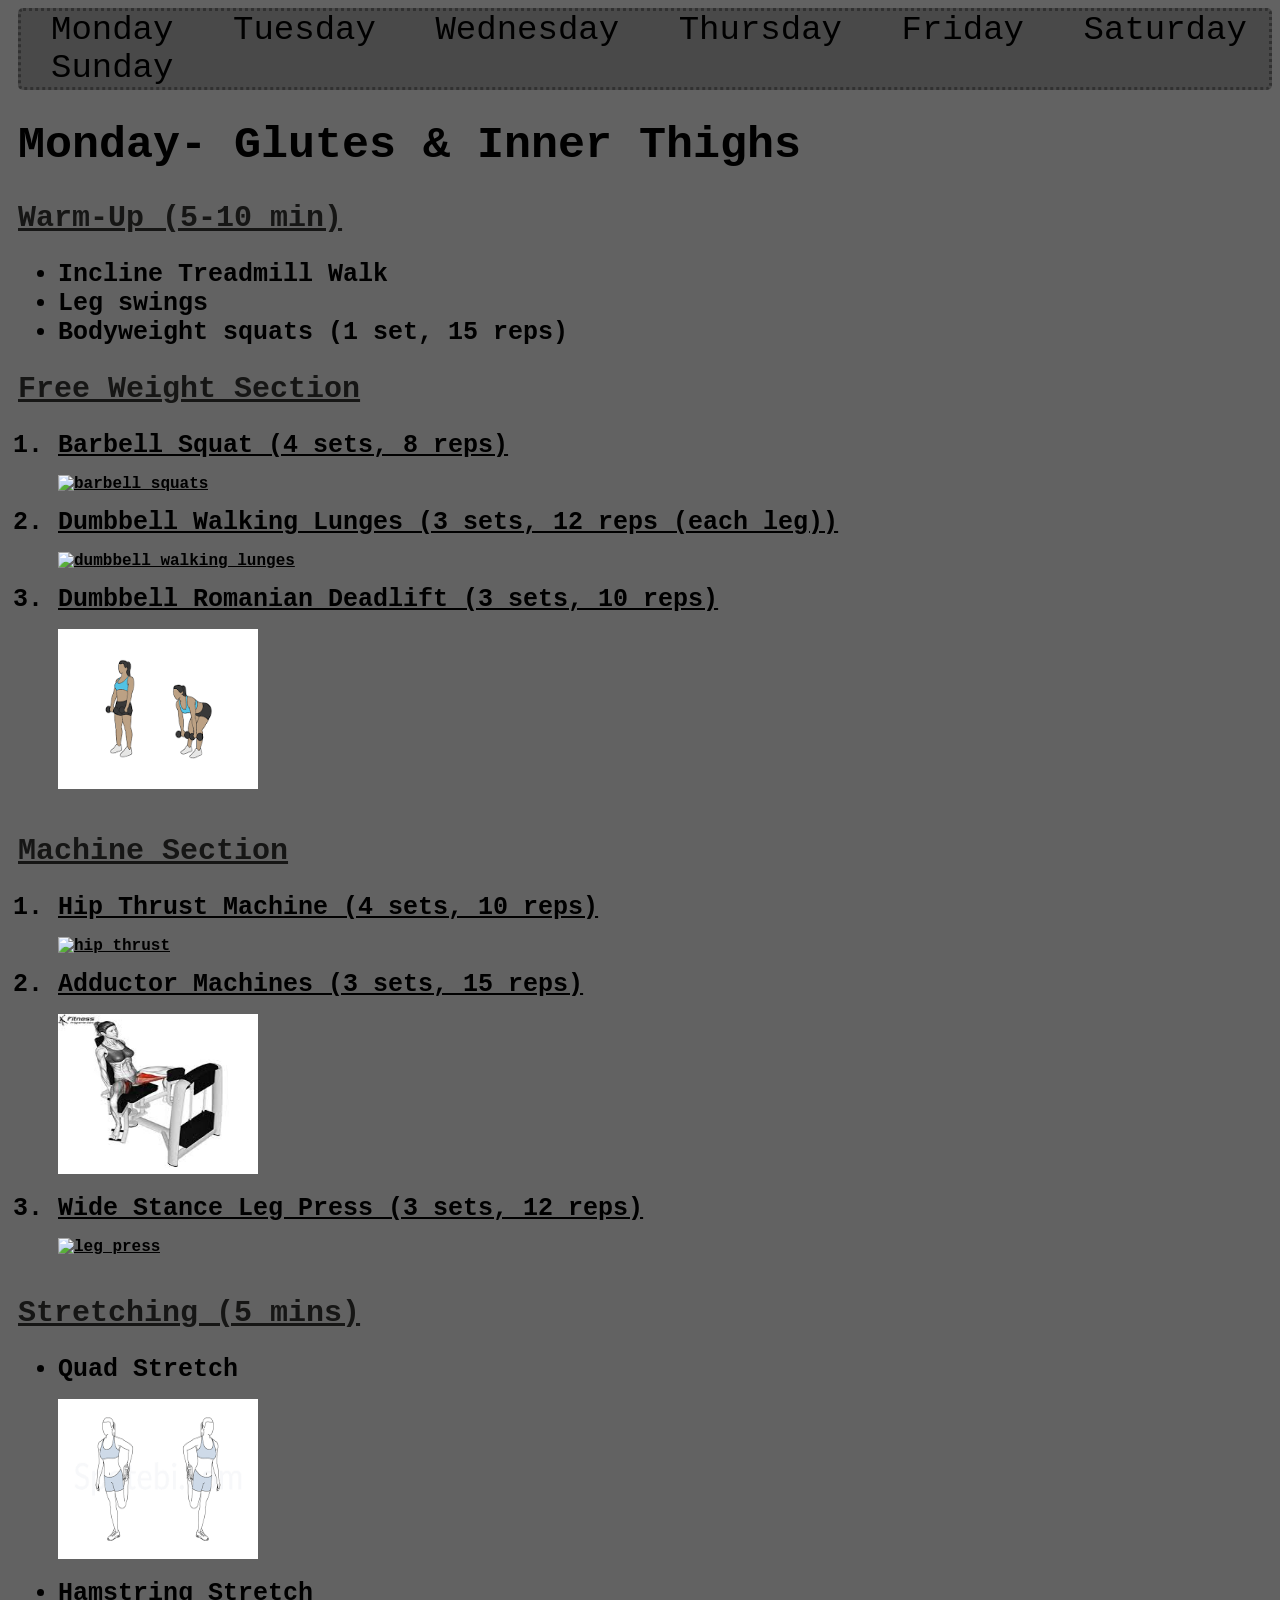
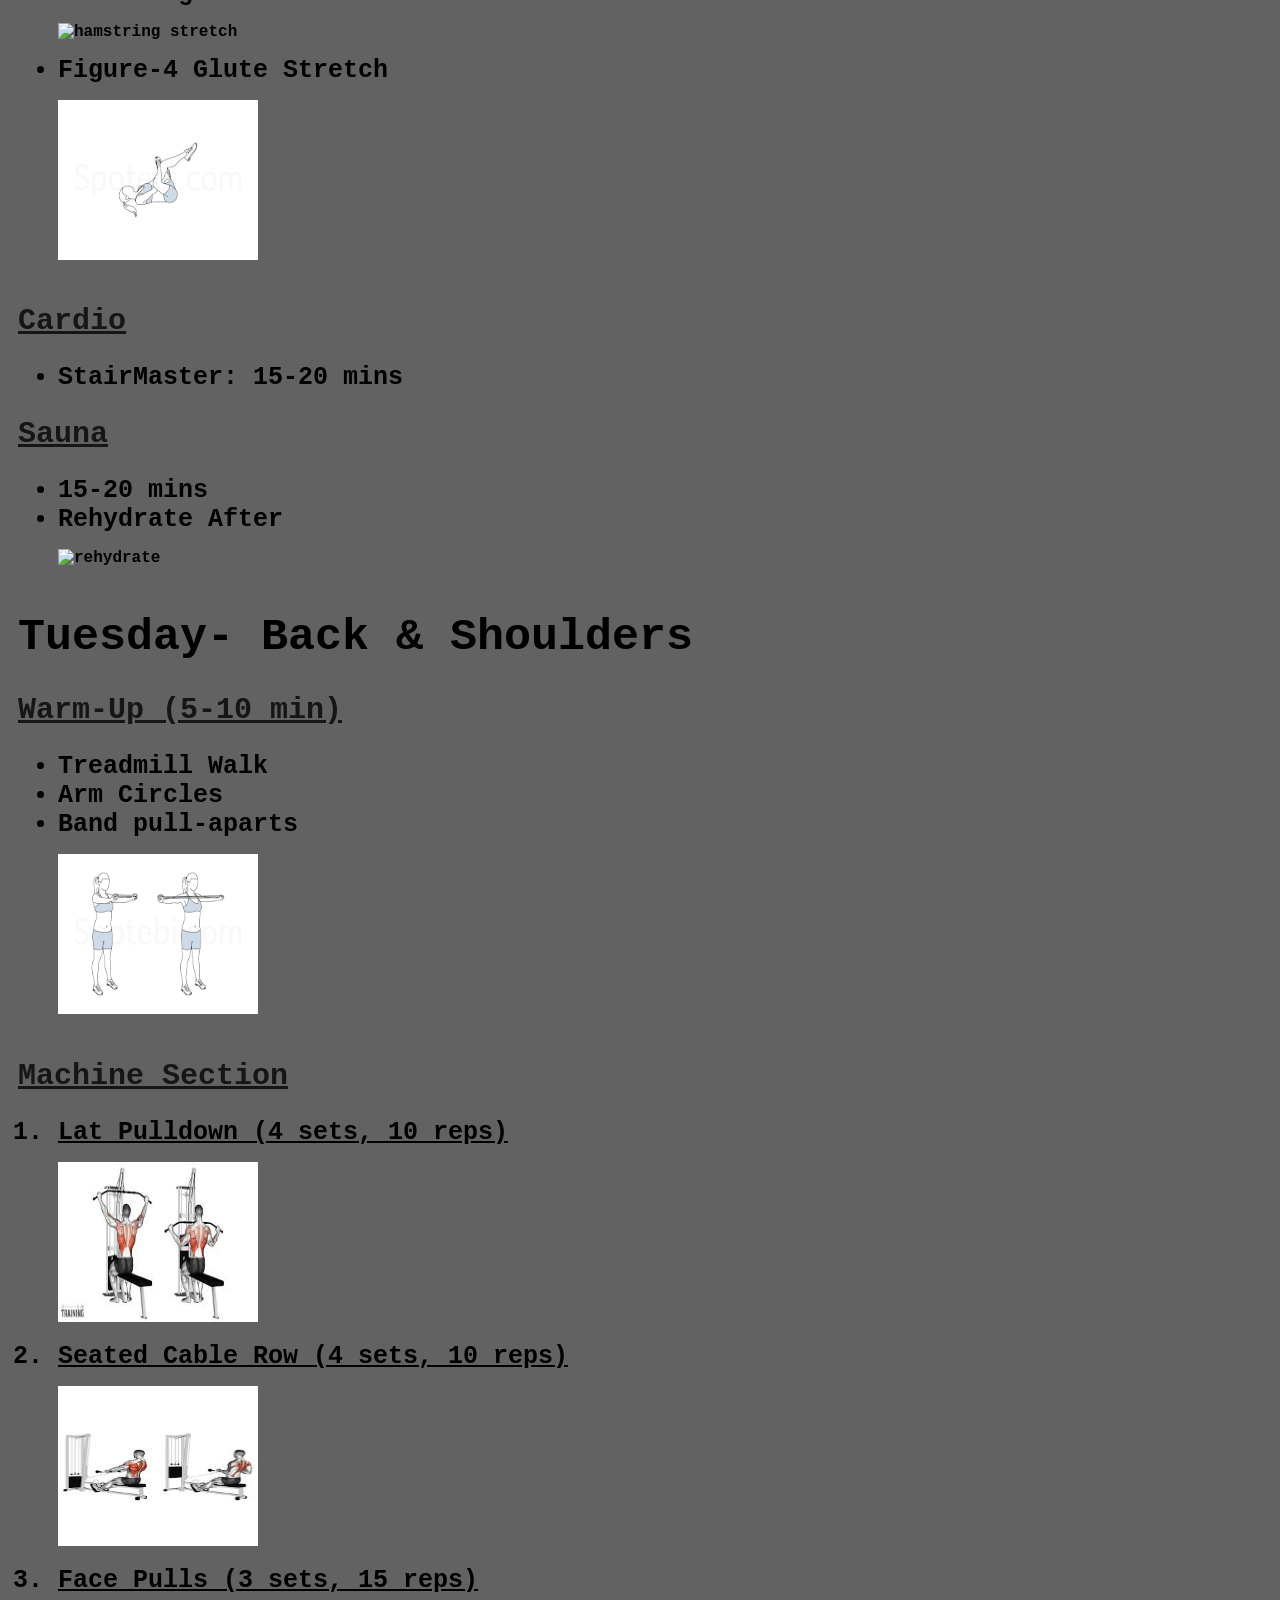
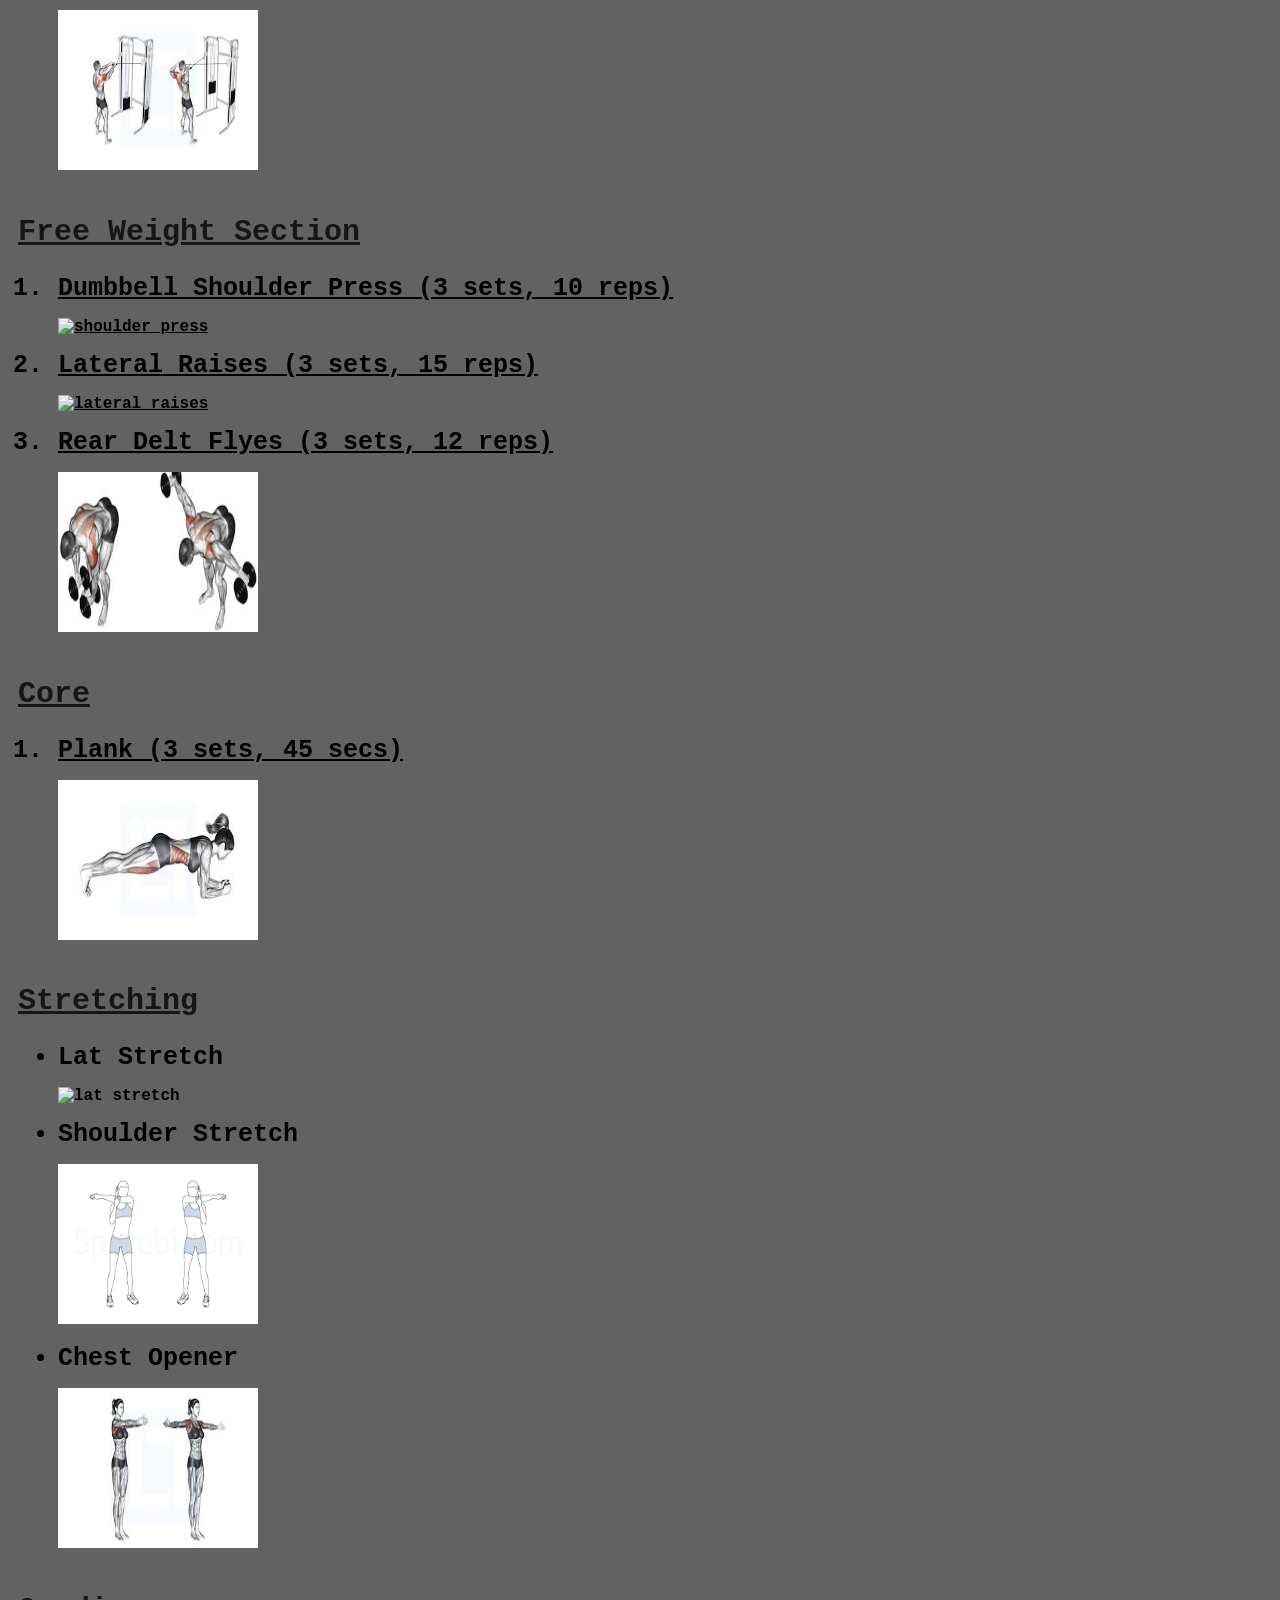
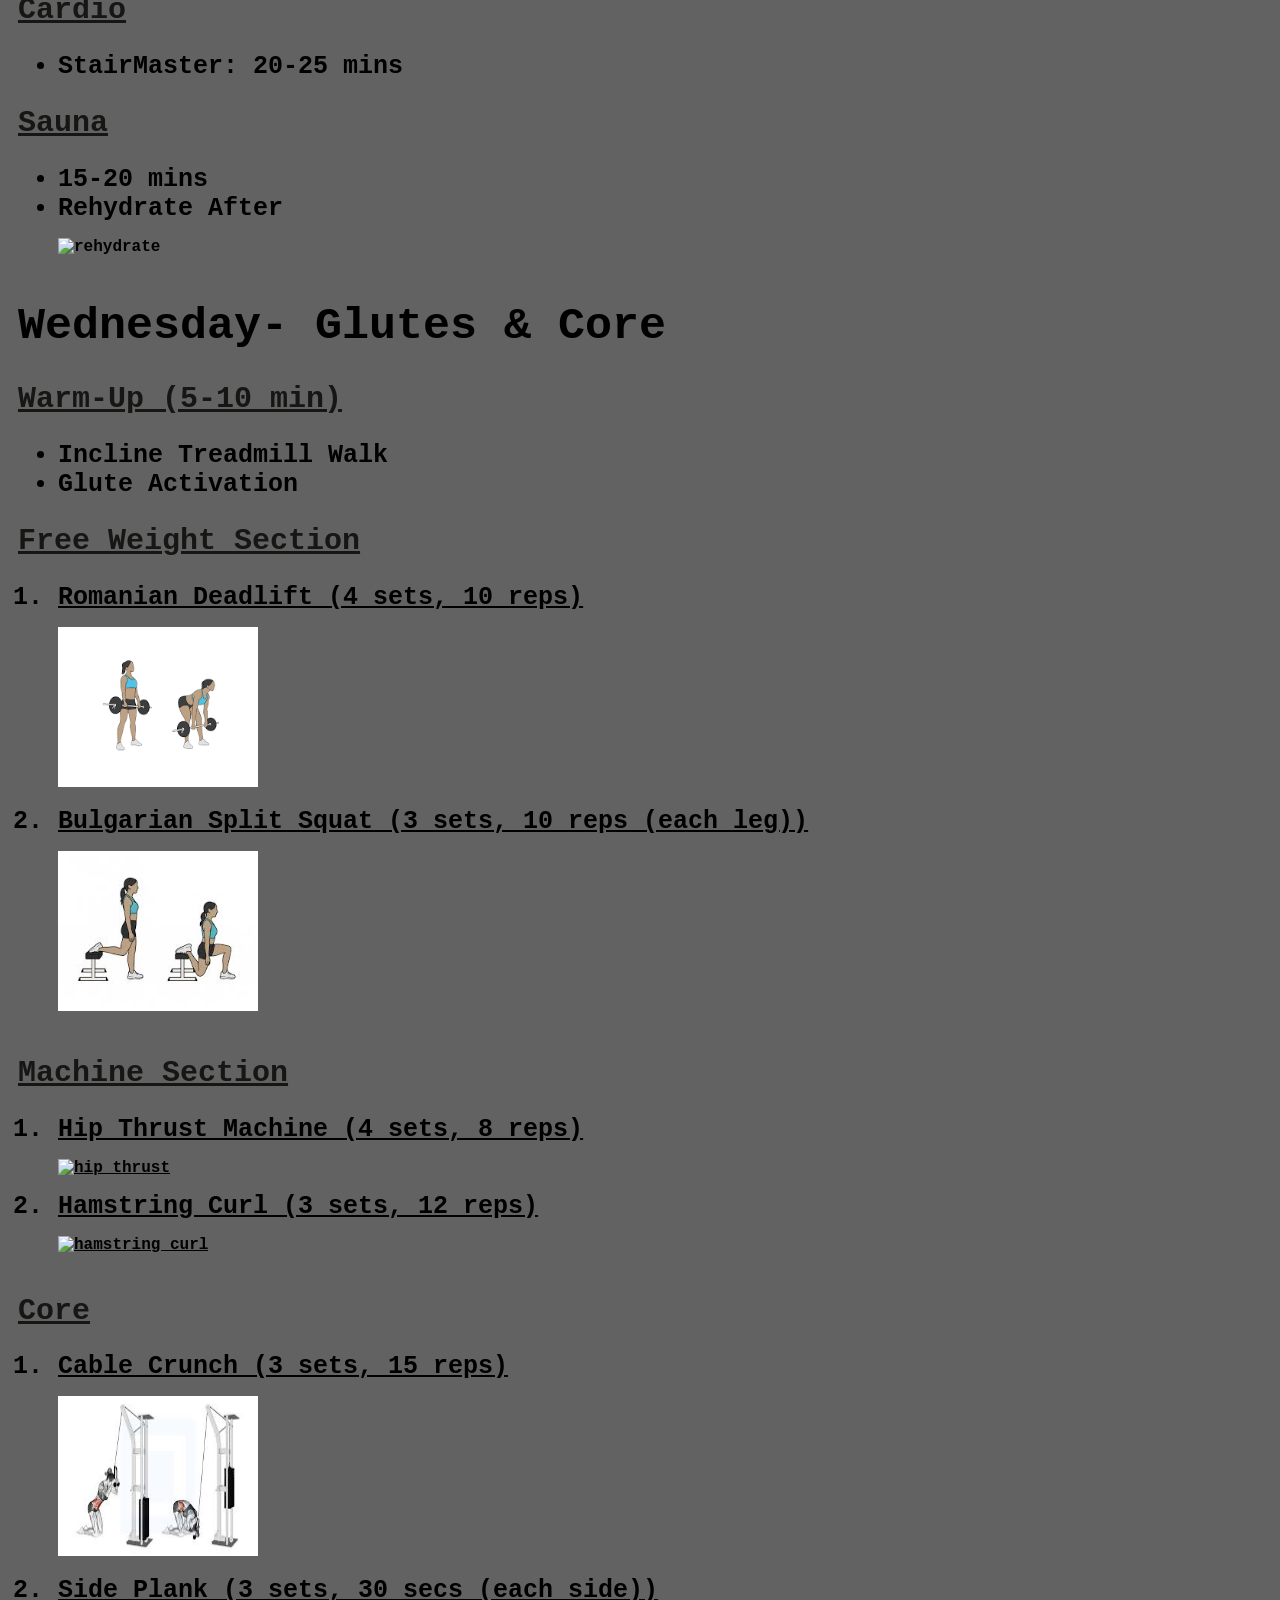
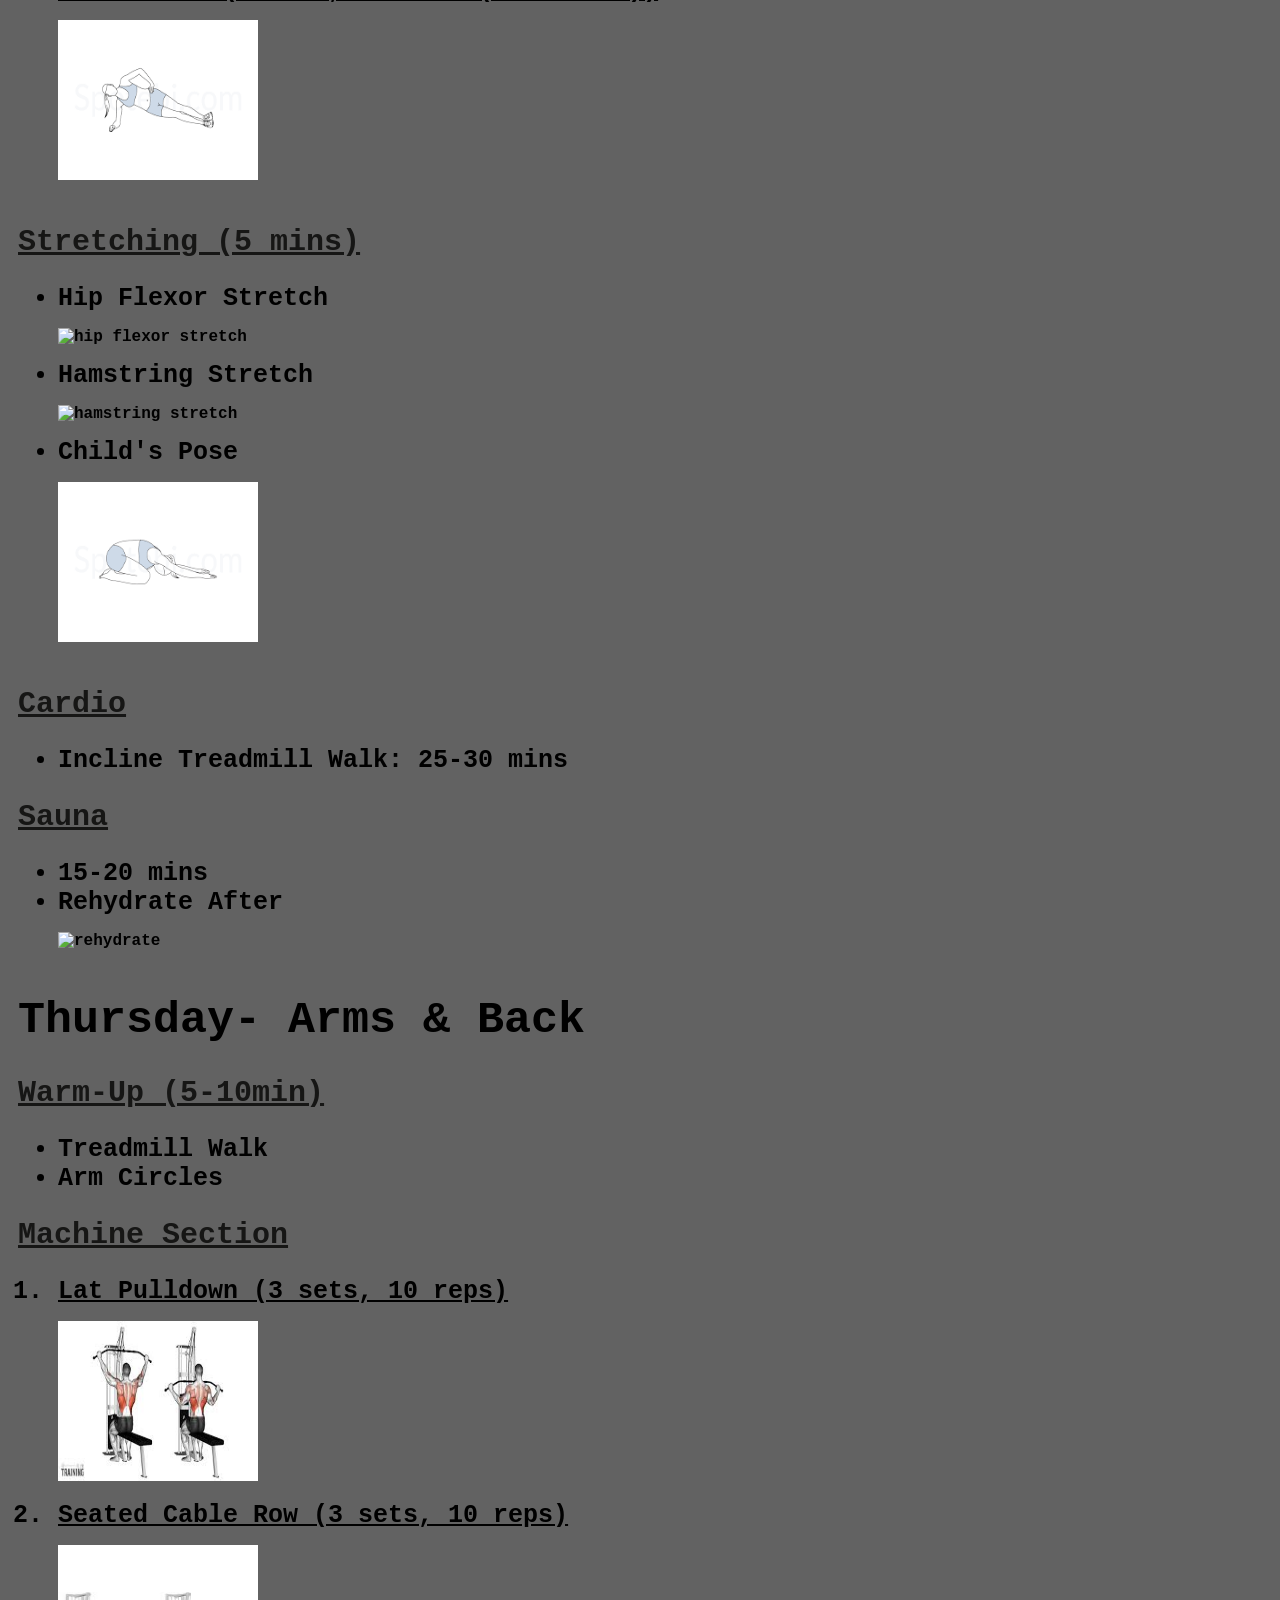
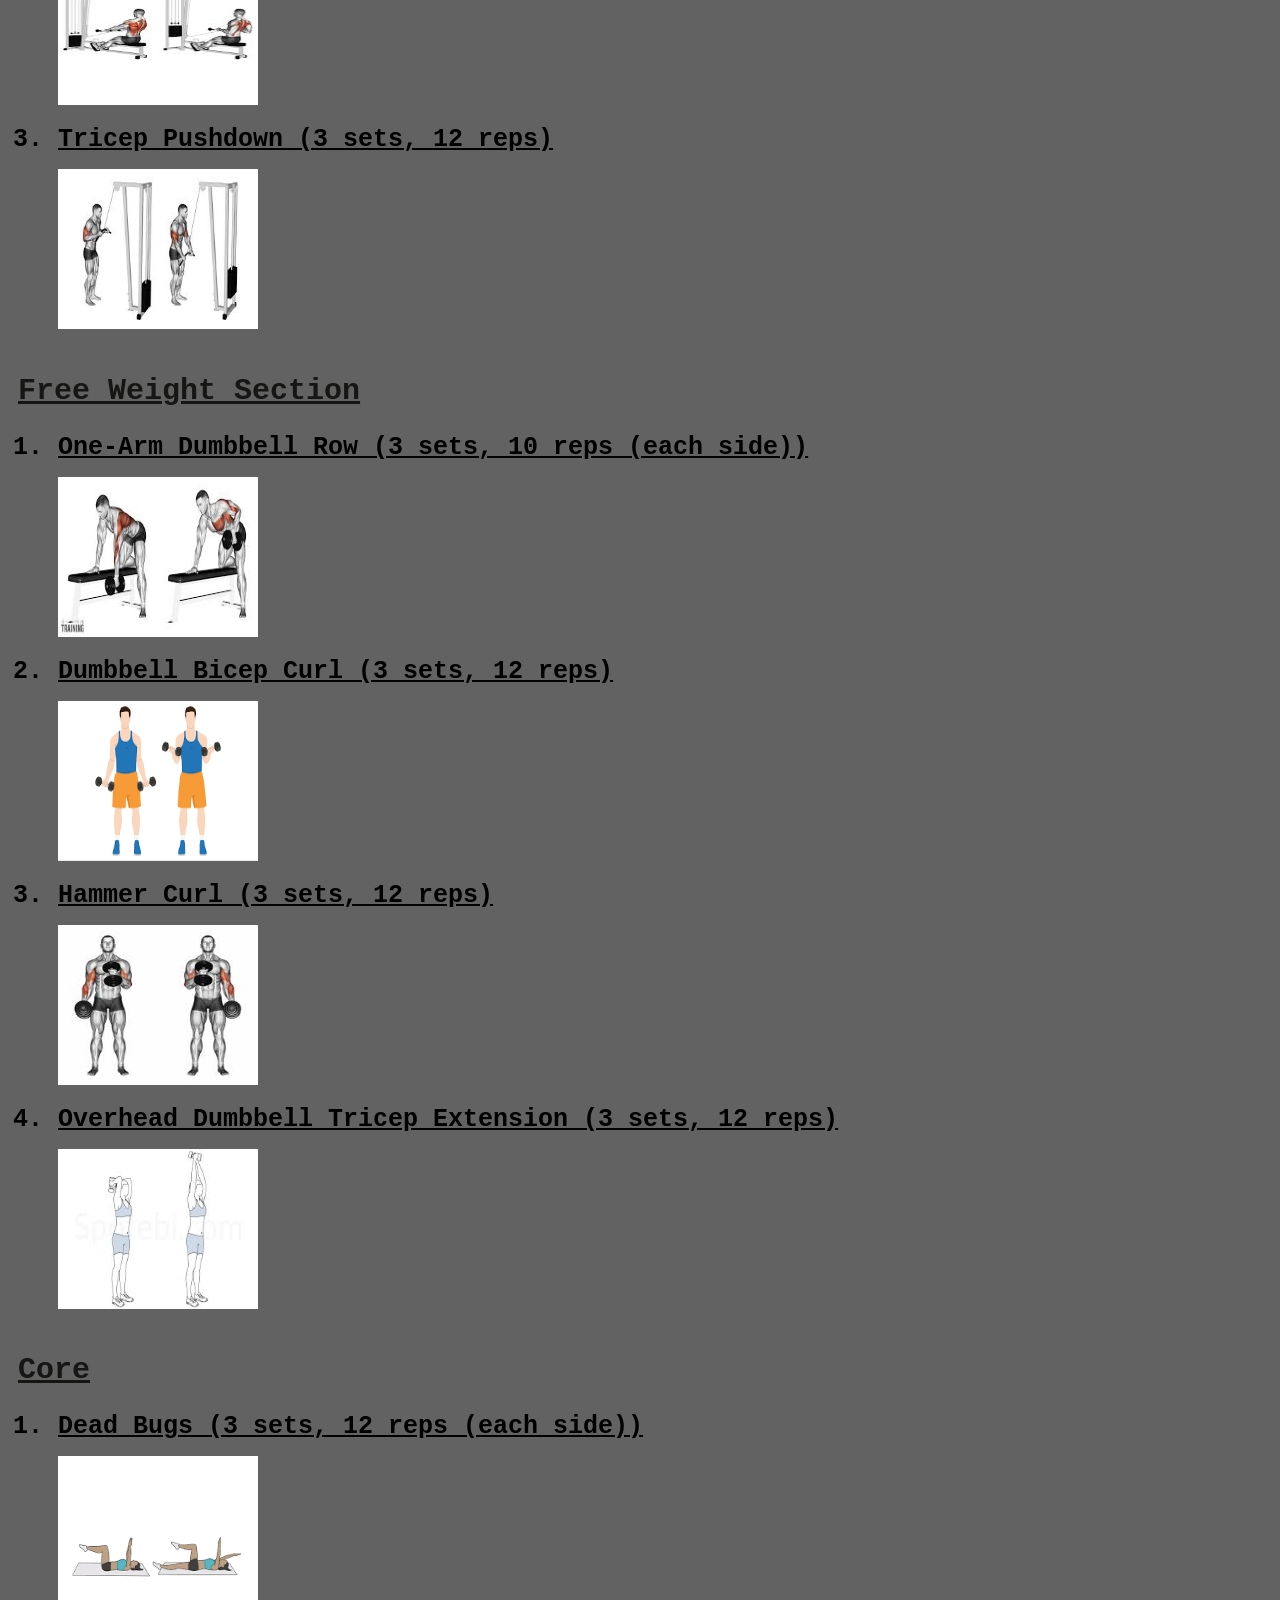
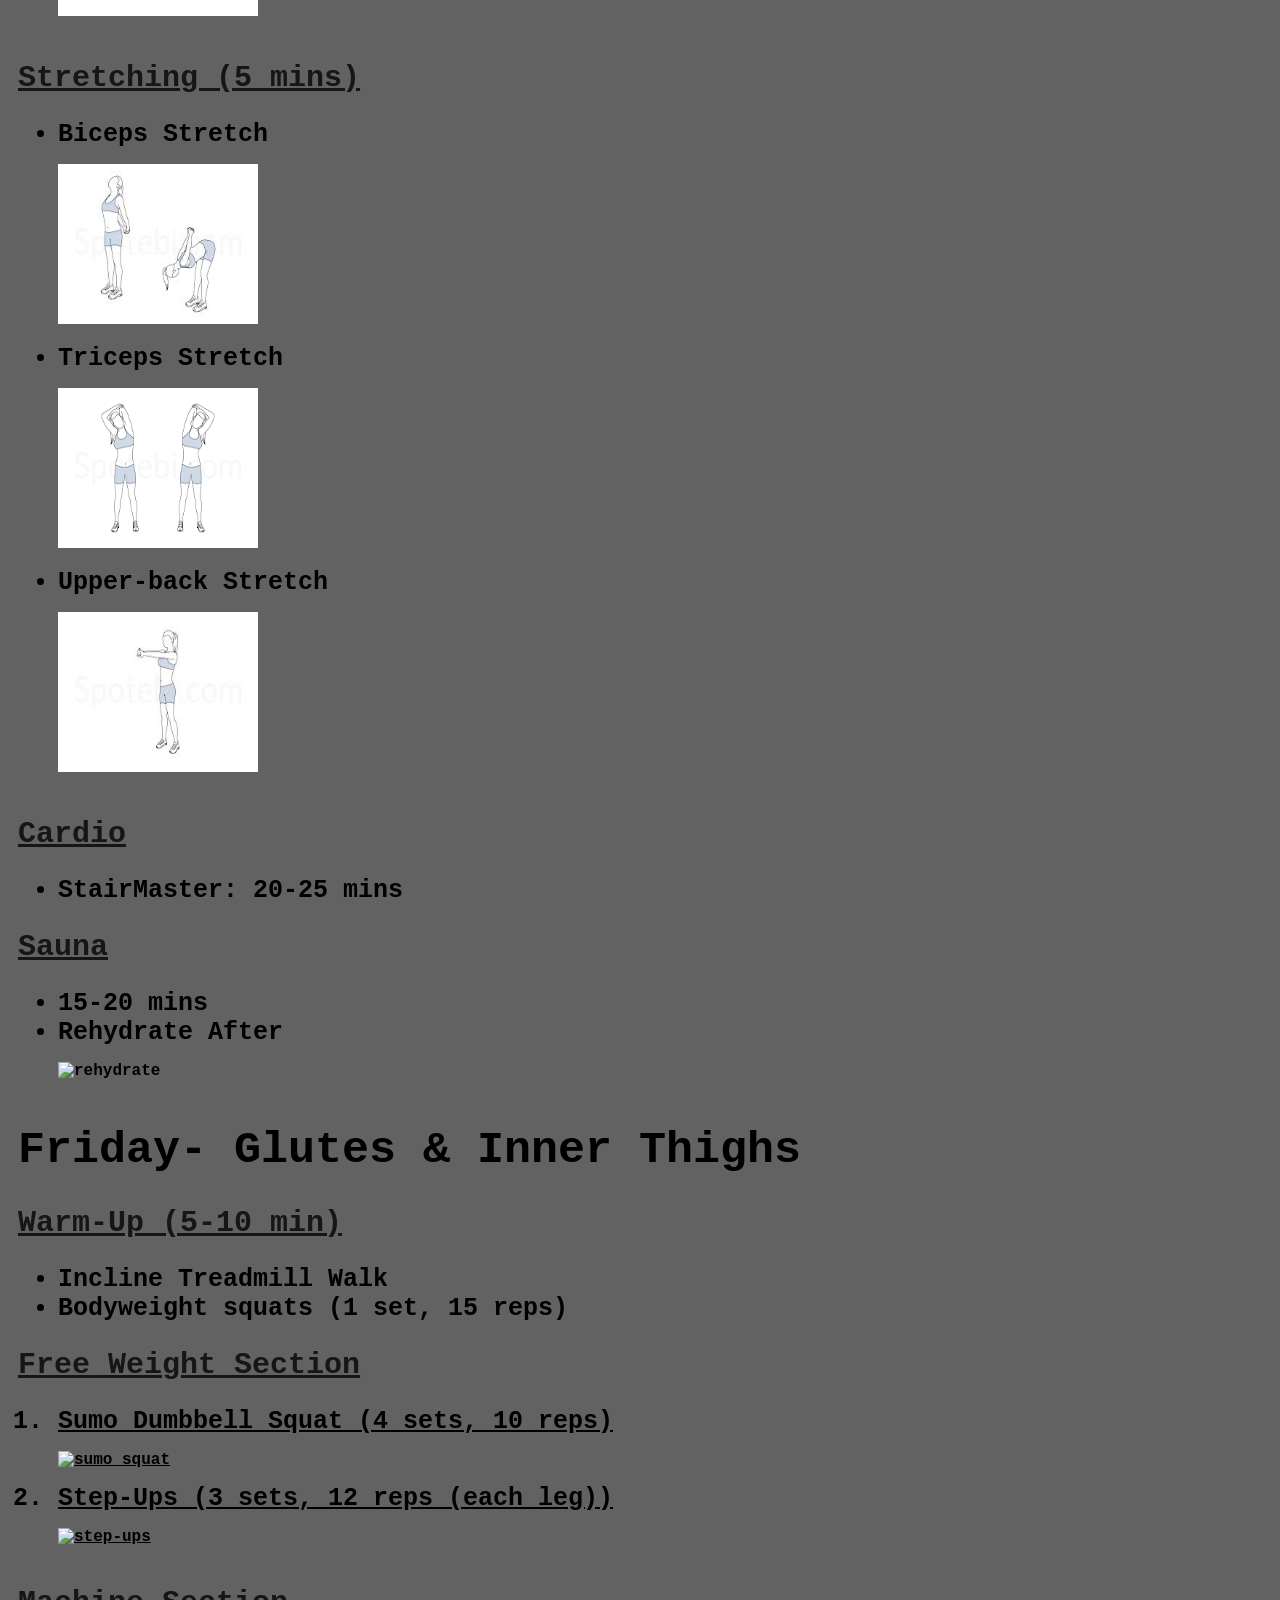
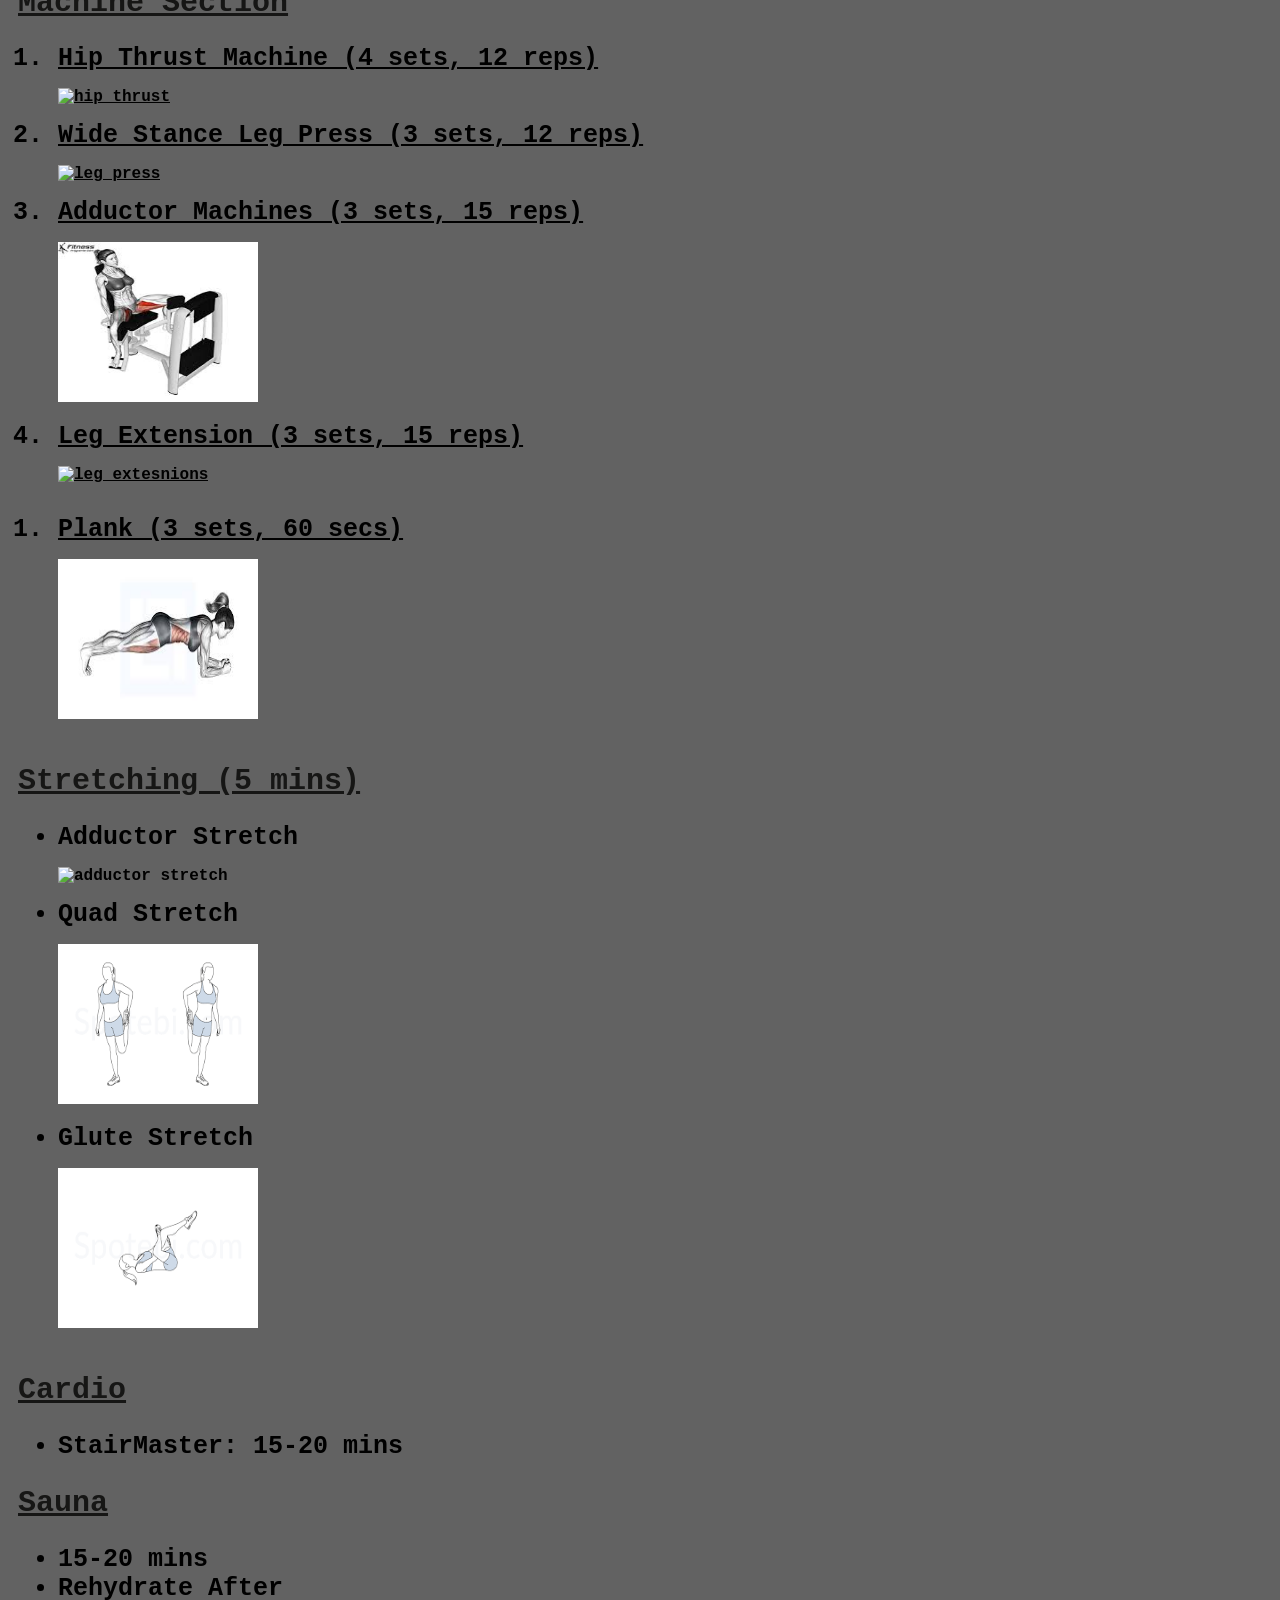
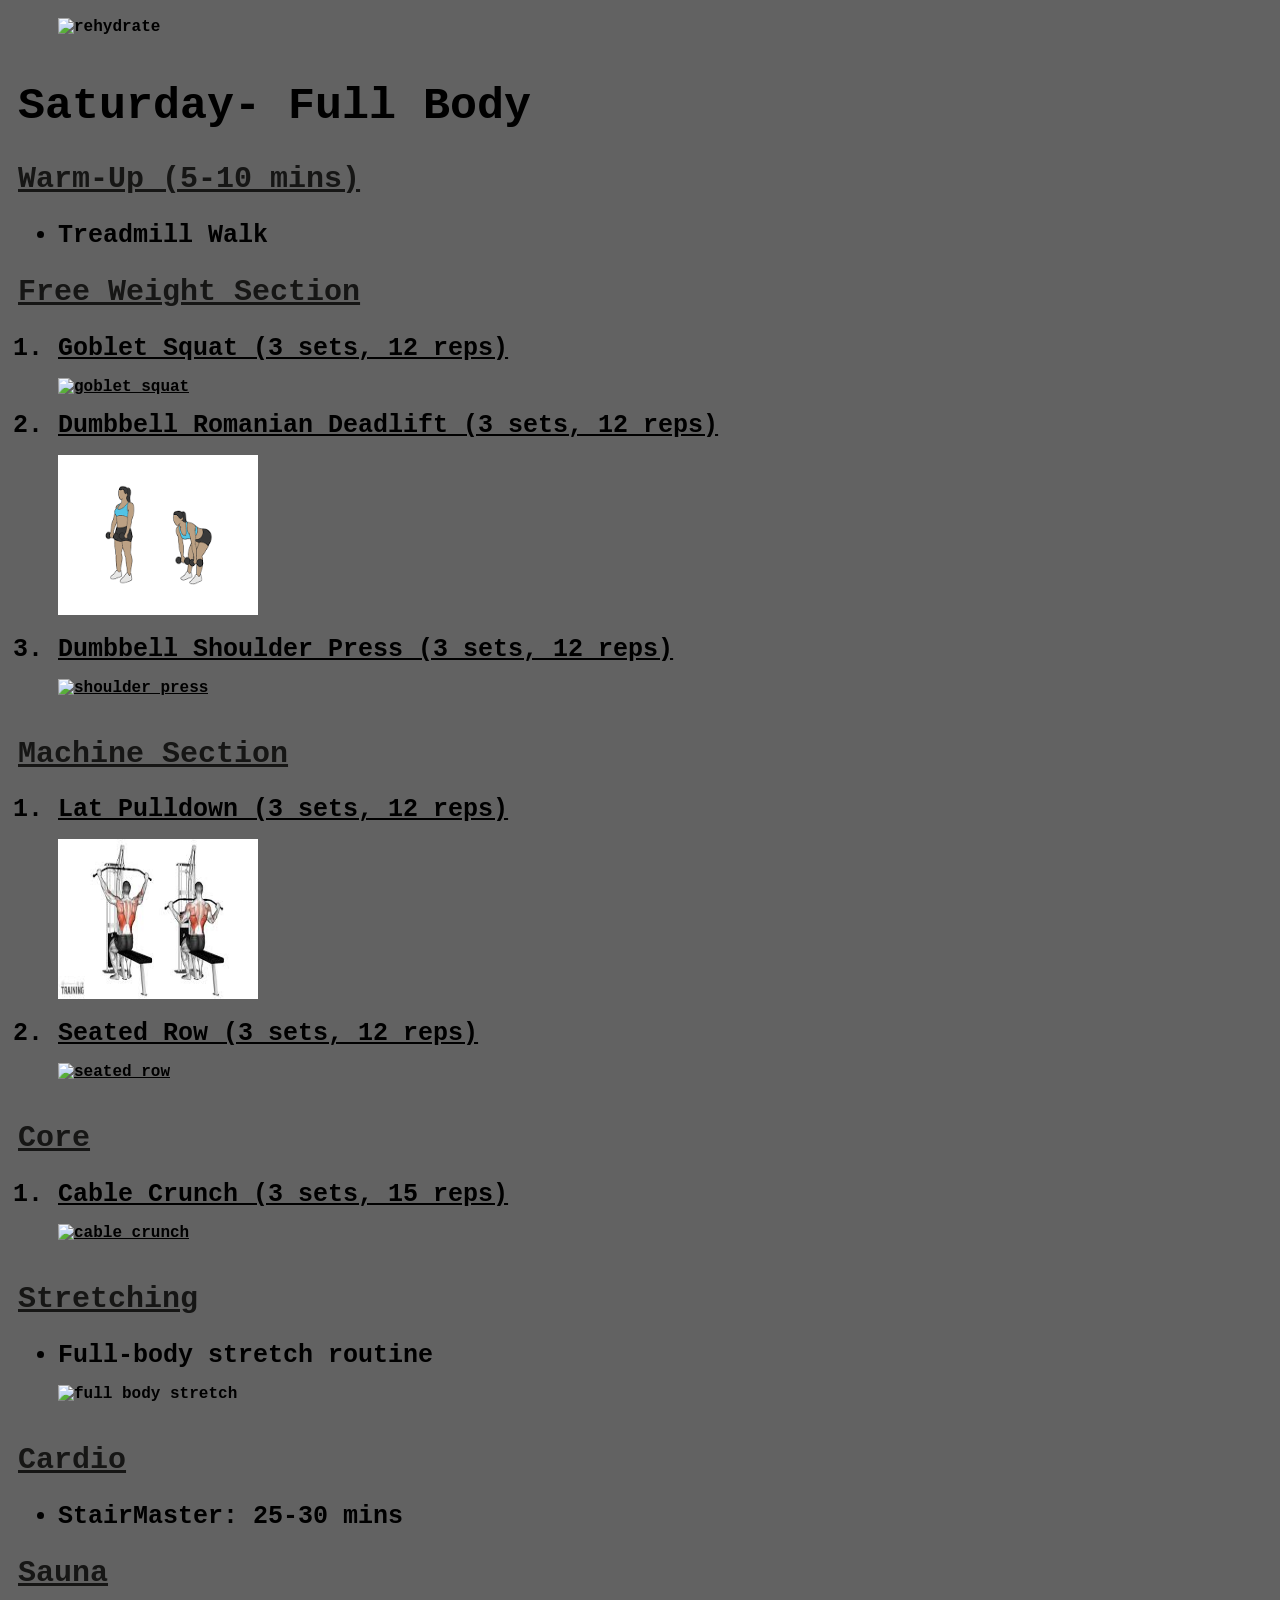
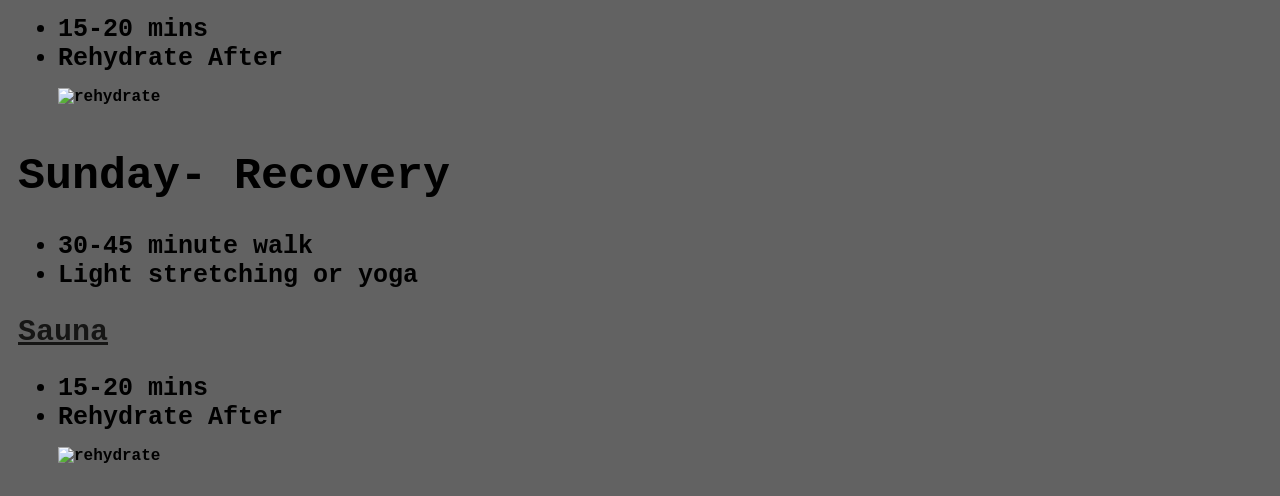
==== index.html @ 4fb9bad2 "Add files via upload" ====
<!DOCTYPE html>
<html lang="en">
    <head>
        <link rel="stylesheet" href="style.css">
    </head>
    <body>
        <nav>
            <a id="top" href="#monday">Monday</a>
            <a id="top" href="#tuesday">Tuesday</a>
            <a id="top"href="#wednesday">Wednesday</a>
            <a href="#thursday">Thursday</a>
            <a href="#friday">Friday</a>
            <a href="#saturday">Saturday</a>
            <a id="bottom" href="#sunday">Sunday</a>
        </nav>
        <div>
        <h1 id="monday">Monday- Glutes & Inner Thighs</h1>
        <h2 id="monday">Warm-Up (5-10 min) </h2>
        <ul id="monday">
            <li>Incline Treadmill Walk</li>
            <li>Leg swings</li>
            <li>Bodyweight squats (1 set, 15 reps)</li>
        </ul>
        <h2 id="monday">Free Weight Section</h2>
        <ol id="monday">
            <li>Barbell Squat (4 sets, 8 reps)</li>
            <img src="https://encrypted-tbn0.gstatic.com/images?q=tbn:ANd9GcTV6qdUtnsu50SRJLKBUdK3n0-3AM5qLGzzcg&s" alt="barbell squats">
            <li>Dumbbell Walking Lunges (3 sets, 12 reps (each leg))</li>
            <img src="https://www.gofitnessplan.com/images/exercises/mixed/dumbbell-walking-lunges.jpg" alt="dumbbell walking lunges">
            <li>Dumbbell Romanian Deadlift (3 sets, 10 reps)</li>
            <img src="[data-uri]" alt="dumbbell romanian deadlift">
        </ol>
        <h2 id="monday">Machine Section</h2>
        <ol id="monday">
            <li>Hip Thrust Machine (4 sets, 10 reps)</li>
            <img src="https://www.hsefitness.com/wp-content/uploads/2024/12/How-to-Use-the-Hip-Thrust-Machine-Correctly-600x400.png.webp" alt="hip thrust">
            <li>Adductor Machines (3 sets, 15 reps)</li>
            <img src="[data-uri]" alt="hip adductor">
            <li>Wide Stance Leg Press (3 sets, 12 reps)</li>
            <img src="https://encrypted-tbn0.gstatic.com/images?q=tbn:ANd9GcSbPKS_9WDsJ0VISveL907srr3oFFEvOYLCmQ&s" alt="leg press">
        </ol>
        <h2 id="monday">Stretching (5 mins)</h2>
        <ul id="monday">
            <li>Quad Stretch</li>
            <img src="[data-uri]" alt="quad stretch">
            <li>Hamstring Stretch</li>
            <img src="https://encrypted-tbn0.gstatic.com/images?q=tbn:ANd9GcSpU5AuagRs0reVQn6NhVfTlphqLWEG5nMNYA&s" alt="hamstring stretch">
            <li>Figure-4 Glute Stretch</li>
            <img src="[data-uri]" alt="figure 4 glute stretch">
        </ul>
        <h2 id="monday">Cardio</h2>
        <ul id="monday">
            <li>StairMaster: 15-20 mins</li>
        </ul>
        <h2 id="monday">Sauna</h2>
        <ul id="monday">
            <li>15-20 mins</li>
            <li>Rehydrate After</li>
            <img src="https://media4.giphy.com/media/v1.Y2lkPTZjMDliOTUyNWhicm1kNDJkY2x4cDUzNnIwbTNyMnZ5NTEwaGd1c2l3MHhsZTA5ciZlcD12MV9zdGlja2Vyc19zZWFyY2gmY3Q9cw/XEHhfEvGc89ablCLXz/200.gif" alt="rehydrate">
        </ul>
        </div>
        <div>
        <h1 id="tuesday">Tuesday- Back & Shoulders</h1>
        <h2 id="tuesday">Warm-Up (5-10 min)</h2>
        <ul id="tuesday">
            <li>Treadmill Walk</li>
            <li>Arm Circles</li>
            <li>Band pull-aparts</li>
            <img src="[data-uri]" alt="band pull aparts">
        </ul>
        <h2 id="tuesday">Machine Section</h2>
        <ol id="tuesday">
            <li>Lat Pulldown (4 sets, 10 reps)</li>
            <img src="[data-uri]" alt="lat pulldowns">
            <li>Seated Cable Row (4 sets, 10 reps)</li>
            <img src="[data-uri]" alt="seated rows">
            <li>Face Pulls (3 sets, 15 reps)</li>
            <img src="[data-uri]" alt="face pulls">
        </ol>
        <h2 id="tuesday">Free Weight Section</h2>
        <ol id="tuesday">
            <li>Dumbbell Shoulder Press (3 sets, 10 reps)</li>
            <img src="https://encrypted-tbn0.gstatic.com/images?q=tbn:ANd9GcRzImlQrXnkMI2zoLcqCIG5cE01wXzFdGB-rg&s" alt="shoulder press">
            <li>Lateral Raises (3 sets, 15 reps)</li>
            <img src="https://encrypted-tbn0.gstatic.com/images?q=tbn:ANd9GcSA4TNjA6uuESEvGmgCbg5BZ9QTy9w1ZTb_MQ&s" alt="lateral raises">
            <li>Rear Delt Flyes (3 sets, 12 reps)</li>
            <img src="[data-uri]" alt="rear delt flyes">
        </ol>
        <h2 id="tuesday">Core</h2>
        <ol id="tuesday">
            <li>Plank (3 sets, 45 secs)</li>
            <img src="[data-uri]" alt="plank">
        </ol>
        <h2 id="tuesday">Stretching</h2>
        <ul id="tuesday">
            <li>Lat Stretch</li>
            <img src="https://encrypted-tbn0.gstatic.com/images?q=tbn:ANd9GcQIMJMVmgdx3-K1BWLbY3XC1ha7UTlL2AfZ3A&s" alt="lat stretch">
            <li>Shoulder Stretch</li>
            <img src="[data-uri]" alt="shoulder stretch">
            <li>Chest Opener</li>
            <img src="[data-uri]" alt="chest opener">
        </ul>
        <h2 id="tuesday">Cardio</h2>
        <ul id="tuesday">
            <li>StairMaster: 20-25 mins</li>
        </ul>
        <h2 id="tuesday">Sauna</h2>
        <ul id="tuesday">
            <li>15-20 mins</li>
            <li>Rehydrate After</li>
            <img src="https://media4.giphy.com/media/v1.Y2lkPTZjMDliOTUyNWhicm1kNDJkY2x4cDUzNnIwbTNyMnZ5NTEwaGd1c2l3MHhsZTA5ciZlcD12MV9zdGlja2Vyc19zZWFyY2gmY3Q9cw/XEHhfEvGc89ablCLXz/200.gif" alt="rehydrate">
        </ul>
        </div>
        <div>
        <h1 id="wednesday">Wednesday- Glutes & Core</h1>
        <h2 id="wednesday">Warm-Up (5-10 min)</h2>
        <ul id="wednesday">
            <li>Incline Treadmill Walk</li>
            <li>Glute Activation</li>
        </ul>
        <h2 id="wednesday">Free Weight Section</h2>
        <ol id="wednesday">
            <li>Romanian Deadlift (4 sets, 10 reps)</li>
            <img src="[data-uri]" alt="romanian deadlift">
            <li>Bulgarian Split Squat (3 sets, 10 reps (each leg))</li>
            <img src="[data-uri]" alt="bulgarian split squat">
        </ol>
        <h2 id="wednesday">Machine Section</h2>
        <ol id="wednesday">
            <li>Hip Thrust Machine (4 sets, 8 reps)</li>
            <img src="https://www.hsefitness.com/wp-content/uploads/2024/12/How-to-Use-the-Hip-Thrust-Machine-Correctly-600x400.png.webp" alt="hip thrust">
            <li>Hamstring Curl (3 sets, 12 reps)</li>
            <img src="https://encrypted-tbn0.gstatic.com/images?q=tbn:ANd9GcQqAomVCnNdTDPC6x-S2tIpXbXfkwhKjq-dvg&s" alt="hamstring curl">
        </ol>
        <h2 id="wednesday">Core</h2>
        <ol id="wednesday">
            <li>Cable Crunch (3 sets, 15 reps)</li>
            <img src="[data-uri]" alt="cable crunch">
            <li>Side Plank (3 sets, 30 secs (each side))</li>
            <img src="[data-uri]" alt="side planks">
        </ol>
        <h2 id="wednesday">Stretching (5 mins)</h2>
        <ul id="wednesday">
            <li>Hip Flexor Stretch</li>
            <img src="https://encrypted-tbn0.gstatic.com/images?q=tbn:ANd9GcRSd7u1BB4n2gKQ-MqMxY_sb20Lo-OhNfnVUw&s" alt="hip flexor stretch">
            <li>Hamstring Stretch</li>
            <img src="https://encrypted-tbn0.gstatic.com/images?q=tbn:ANd9GcRm2DMuj7lEHMHbUBDYA-IBuxpUA39qn6F5FA&s" alt="hamstring stretch">
            <li>Child's Pose</li>
            <img src="[data-uri]" alt="child's pose">
        </ul>
        <h2 id="wednesday">Cardio</h2>
        <ul id="wednesday">
            <li>Incline Treadmill Walk: 25-30 mins</li>
        </ul>
        <h2 id="wednesday">Sauna</h2>
        <ul id="wednesday">
            <li>15-20 mins</li>
            <li>Rehydrate After</li>
            <img src="https://media4.giphy.com/media/v1.Y2lkPTZjMDliOTUyNWhicm1kNDJkY2x4cDUzNnIwbTNyMnZ5NTEwaGd1c2l3MHhsZTA5ciZlcD12MV9zdGlja2Vyc19zZWFyY2gmY3Q9cw/XEHhfEvGc89ablCLXz/200.gif" alt="rehydrate">
        </ul>
        </div>
        <div>
        <h1 id="thursday">Thursday- Arms & Back</h1>
        <h2 id="thursday">Warm-Up (5-10min)</h2>
        <ul id="thursday">
            <li>Treadmill Walk</li>
            <li>Arm Circles</li>
        </ul>
        <h2 id="thursday">Machine Section</h2>
        <ol id="thursday">
            <li>Lat Pulldown (3 sets, 10 reps)</li>
            <img src="[data-uri]" alt="lat pulldowns">
            <li>Seated Cable Row (3 sets, 10 reps)</li>
            <img src="[data-uri]" alt="seated rows">
            <li>Tricep Pushdown (3 sets, 12 reps)</li>
            <img src="[data-uri]" alt="tricep pushdown">
        </ol>
        <h2 id="thursday">Free Weight Section</h2>
        <ol id="thursday">
            <li>One-Arm Dumbbell Row (3 sets, 10 reps (each side))</li>
            <img src="[data-uri]" alt="one-arm dumbbell row">
            <li>Dumbbell Bicep Curl (3 sets, 12 reps)</li>
            <img src="[data-uri]" alt="bicep curls">
            <li>Hammer Curl (3 sets, 12 reps)</li>
            <img src="[data-uri]" alt="hammer curls">
            <li>Overhead Dumbbell Tricep Extension (3 sets, 12 reps)</li>
            <img src="[data-uri]" alt="overhead tricep">
        </ol>
        <h2 id="thursday">Core</h2>
        <ol id="thursday">
            <li>Dead Bugs (3 sets, 12 reps (each side))</li>
            <img src="[data-uri]" alt="dead bugs">
        </ol>
        <h2 id="thursday">Stretching (5 mins)</h2>
        <ul id="thursday">
            <li>Biceps Stretch</li>
            <img src="[data-uri]" alt="bicep stretch">
            <li>Triceps Stretch</li>
            <img src="[data-uri]" alt="tricep stretch">
            <li>Upper-back Stretch</li>
            <img src="[data-uri]" alt="upper-back stretch">
        </ul>
        <h2 id="thursday">Cardio</h2>
        <ul id="thursday">
            <li>StairMaster: 20-25 mins</li>
        </ul>
        <h2 id="thursday">Sauna</h2>
        <ul id="thursday">
            <li>15-20 mins</li>
            <li>Rehydrate After</li>
            <img src="https://media4.giphy.com/media/v1.Y2lkPTZjMDliOTUyNWhicm1kNDJkY2x4cDUzNnIwbTNyMnZ5NTEwaGd1c2l3MHhsZTA5ciZlcD12MV9zdGlja2Vyc19zZWFyY2gmY3Q9cw/XEHhfEvGc89ablCLXz/200.gif" alt="rehydrate">
        </ul>
        </div>
        <div>
        <h1 id="friday">Friday- Glutes & Inner Thighs</h1>
        <h2 id="friday">Warm-Up (5-10 min)</h2>
        <ul id="friday">
            <li>Incline Treadmill Walk</li>
            <li>Bodyweight squats (1 set, 15 reps)</li>
        </ul>
        <h2 id="friday">Free Weight Section</h2>
        <ol id="friday">
            <li>Sumo Dumbbell Squat (4 sets, 10 reps)</li>
            <img src="https://encrypted-tbn0.gstatic.com/images?q=tbn:ANd9GcTKNdCxi_GXTAQ8H4IBmHuAmflmD3kvNpJnYQ&s" alt="sumo squat">
            <li>Step-Ups (3 sets, 12 reps (each leg))</li>
            <img src="https://encrypted-tbn0.gstatic.com/images?q=tbn:ANd9GcSQ_I9x984Tu_MgnMINX0YrTr93zGqT1wEZQ8reDHgf_g&s=10" alt="step-ups">
        </ol>
        <h2 id="friday">Machine Section</h2>
        <ol id="friday">
            <li>Hip Thrust Machine (4 sets, 12 reps)</li>
            <img src="https://www.hsefitness.com/wp-content/uploads/2024/12/How-to-Use-the-Hip-Thrust-Machine-Correctly-600x400.png.webp" alt="hip thrust">
            <li>Wide Stance Leg Press (3 sets, 12 reps)</li>
            <img src="https://encrypted-tbn0.gstatic.com/images?q=tbn:ANd9GcSbPKS_9WDsJ0VISveL907srr3oFFEvOYLCmQ&s" alt="leg press">
            <li>Adductor Machines (3 sets, 15 reps)</li>
            <img src="[data-uri]" alt="hip adductor">
            <li>Leg Extension (3 sets, 15 reps)</li>
            <img src="https://encrypted-tbn0.gstatic.com/images?q=tbn:ANd9GcRCVUa47ACPbxn_W_y905BIL2dpva4BGzkCYZ86XqPFzw&s=10" alt="leg extesnions">
        </ol>
        <ol id="friday">
            <li>Plank (3 sets, 60 secs)</li>
            <img src="[data-uri]" alt="plank">
        </ol>
        <h2 id="friday">Stretching (5 mins)</h2>
        <ul id="friday">
            <li>Adductor Stretch</li>
            <img src="https://encrypted-tbn0.gstatic.com/images?q=tbn:ANd9GcScGDQPzSXGA6hlz267Lyf3HPqimVnmynmDP8nZhMuE1A&s=10" alt="adductor stretch">
            <li>Quad Stretch</li>
            <img src="[data-uri]" alt="quad stretch">
            <li>Glute Stretch</li>
            <img src="[data-uri]" alt="figure 4 glute stretch">
        </ul>
        <h2 id="friday">Cardio</h2>
        <ul id="friday">
            <li>StairMaster: 15-20 mins</li>
        </ul>
        <h2 id="friday">Sauna</h2>
        <ul id="friday">
            <li>15-20 mins</li>
            <li>Rehydrate After</li>
            <img src="https://media4.giphy.com/media/v1.Y2lkPTZjMDliOTUyNWhicm1kNDJkY2x4cDUzNnIwbTNyMnZ5NTEwaGd1c2l3MHhsZTA5ciZlcD12MV9zdGlja2Vyc19zZWFyY2gmY3Q9cw/XEHhfEvGc89ablCLXz/200.gif" alt="rehydrate">
        </ul>
        </div>
        <div>
        <h1 id="saturday">Saturday- Full Body</h1>
        <h2 id="saturday">Warm-Up (5-10 mins)</h2>
        <ul id="saturday">
            <li>Treadmill Walk</li>
        </ul>
        <h2 id="saturday">Free Weight Section</h2>
        <ol id="saturday">
            <li>Goblet Squat (3 sets, 12 reps)</li>
            <img src="https://encrypted-tbn0.gstatic.com/images?q=tbn:ANd9GcTuu0Grd9b6J2k8cnqlC5Cx9NsVfGv3QVLHgCKk9M1vNw&s=10" alt="goblet squat">
            <li>Dumbbell Romanian Deadlift (3 sets, 12 reps)</li>
            <img src="[data-uri]" alt="dumbbell romanian deadlift">
            <li>Dumbbell Shoulder Press (3 sets, 12 reps)</li>
            <img src="https://encrypted-tbn0.gstatic.com/images?q=tbn:ANd9GcRzImlQrXnkMI2zoLcqCIG5cE01wXzFdGB-rg&s" alt="shoulder press">
        </ol>
        <h2 id="saturday">Machine Section</h2>
        <ol id="saturday">
            <li>Lat Pulldown (3 sets, 12 reps)</li>
            <img src="[data-uri]" alt="lat pulldowns">
            <li>Seated Row (3 sets, 12 reps)</li>
            <img src="https://encrypted-tbn0.gstatic.com/images?q=tbn:ANd9GcQGH0ngjBhzqhGNT7g2DN2_pCJBOxU5QKcn-E4OkmFtxw&s=10" alt="seated row">
        </ol>
        <h2 id="saturday">Core</h2>
        <ol id="saturday">
            <li>Cable Crunch (3 sets, 15 reps)</li>
            <img src="https://encrypted-tbn0.gstatic.com/images?q=tbn:ANd9GcR-vElurNEuh9qyjZ5Zuu24Tgs4q8BUkZnzIeopQy3GFg&s=10" alt="cable crunch">
        </ol>
        <h2 id="saturday">Stretching</h2>
        <ul id="saturday">
            <li>Full-body stretch routine</li>
            <img src="https://encrypted-tbn0.gstatic.com/images?q=tbn:ANd9GcSOY9OMYN8gLfIzrSP5rdatJi3XCL6WgjS1nAEMWQRegQ&s=10" alt="full body stretch">
        </ul>
        <h2 id="saturday">Cardio</h2>
        <ul id="saturday">
            <li>StairMaster: 25-30 mins</li>
        </ul>
        <h2 id="saturday">Sauna</h2>
        <ul id="saturday">
            <li>15-20 mins</li>
            <li>Rehydrate After</li>
            <img src="https://media4.giphy.com/media/v1.Y2lkPTZjMDliOTUyNWhicm1kNDJkY2x4cDUzNnIwbTNyMnZ5NTEwaGd1c2l3MHhsZTA5ciZlcD12MV9zdGlja2Vyc19zZWFyY2gmY3Q9cw/XEHhfEvGc89ablCLXz/200.gif" alt="rehydrate">
        </ul>
        </div>
        <div>
        <h1 id="sunday">Sunday- Recovery</h1>
        <ul id="sunday">
            <li>30-45 minute walk</li>
            <li>Light stretching or yoga</li>
        </ul>
        <h2 id="sunday">Sauna</h2>
        <ul id="sunday">
            <li>15-20 mins</li>
            <li>Rehydrate After</li>
            <img src="https://media4.giphy.com/media/v1.Y2lkPTZjMDliOTUyNWhicm1kNDJkY2x4cDUzNnIwbTNyMnZ5NTEwaGd1c2l3MHhsZTA5ciZlcD12MV9zdGlja2Vyc19zZWFyY2gmY3Q9cw/XEHhfEvGc89ablCLXz/200.gif" alt="rehydrate">
        </ul>
        </div>
    </body>
</html>
---- style.css ----
nav {
    background-color: #494949;
    height: auto;
    border-radius: 5px;
    border-style: dotted;
    border-color: #313131;
}
a {
    padding-right: 20px;
    padding-left: 30px;
    color: black;
    text-decoration: none;
    font-size: 34px;
    text-align: center;
}
#top{
    padding-top:20px;
}
h1 {
    color: black;
    font-size: 45px;
}
body {
    background-color: #626262;
    font-family: 'Courier New', Courier, monospace;
    padding-left: 10px;
}
li{
    font-size: 25px;
}
h2{
    color: #161615;
    text-decoration: underline;
    font-size: 30px;
}
img{
    width: 200px;
    height: 160px;
    padding-top: 15px;
    padding-bottom: 15px;
}
ol, ul{
    font-weight: bold;

}
ol{
    text-decoration: underline;
}
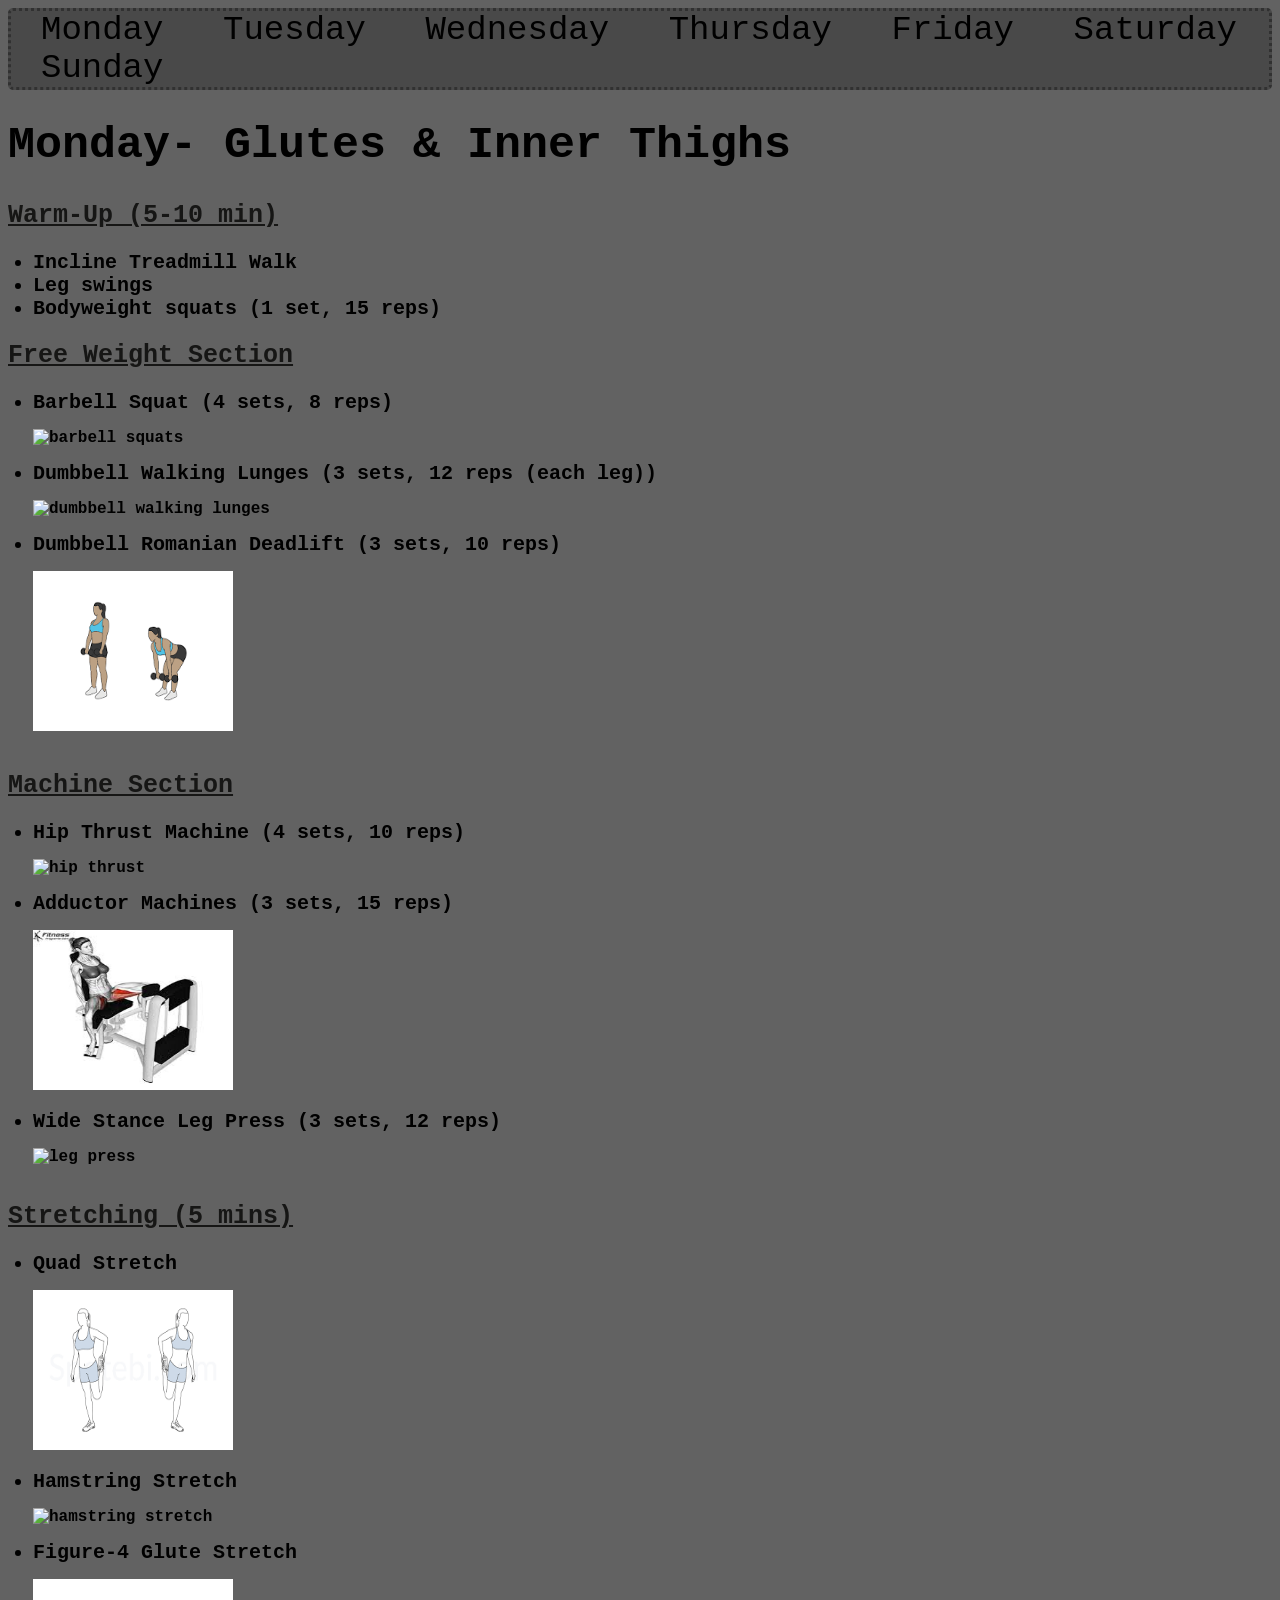
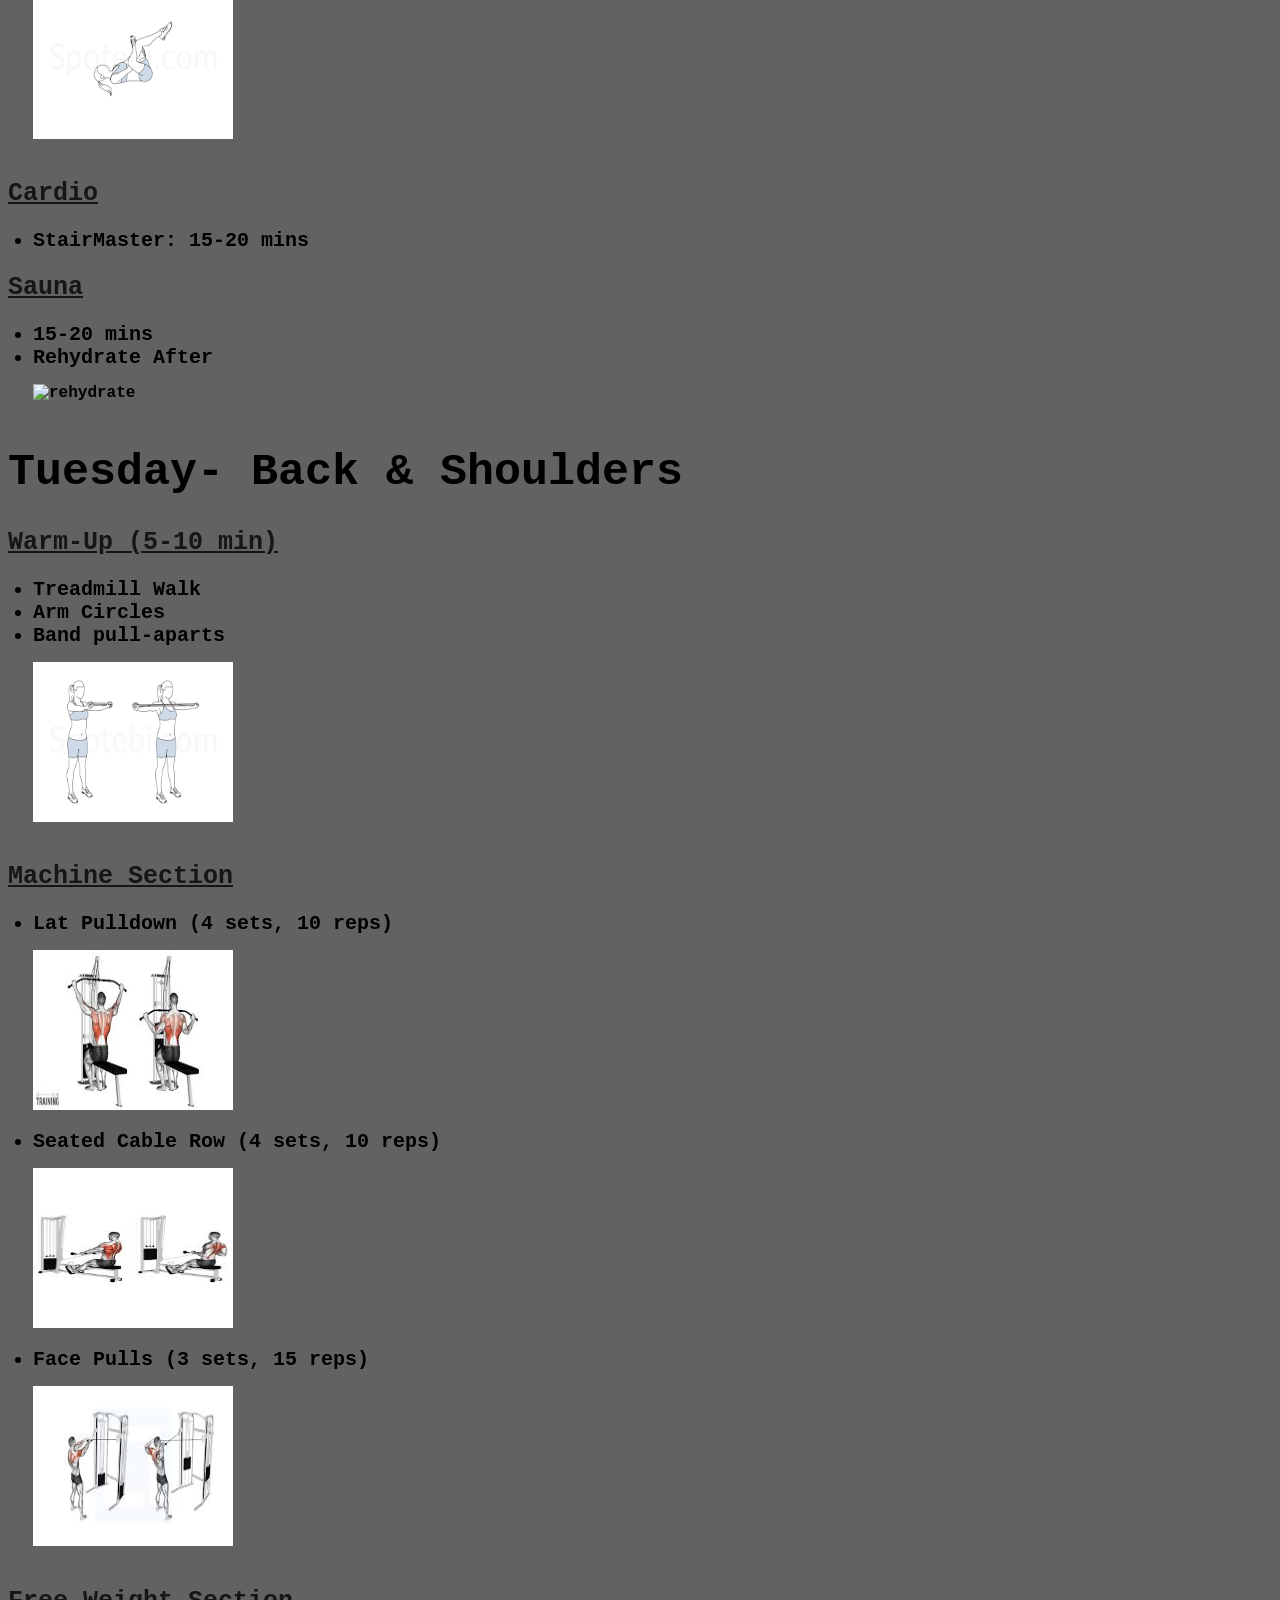
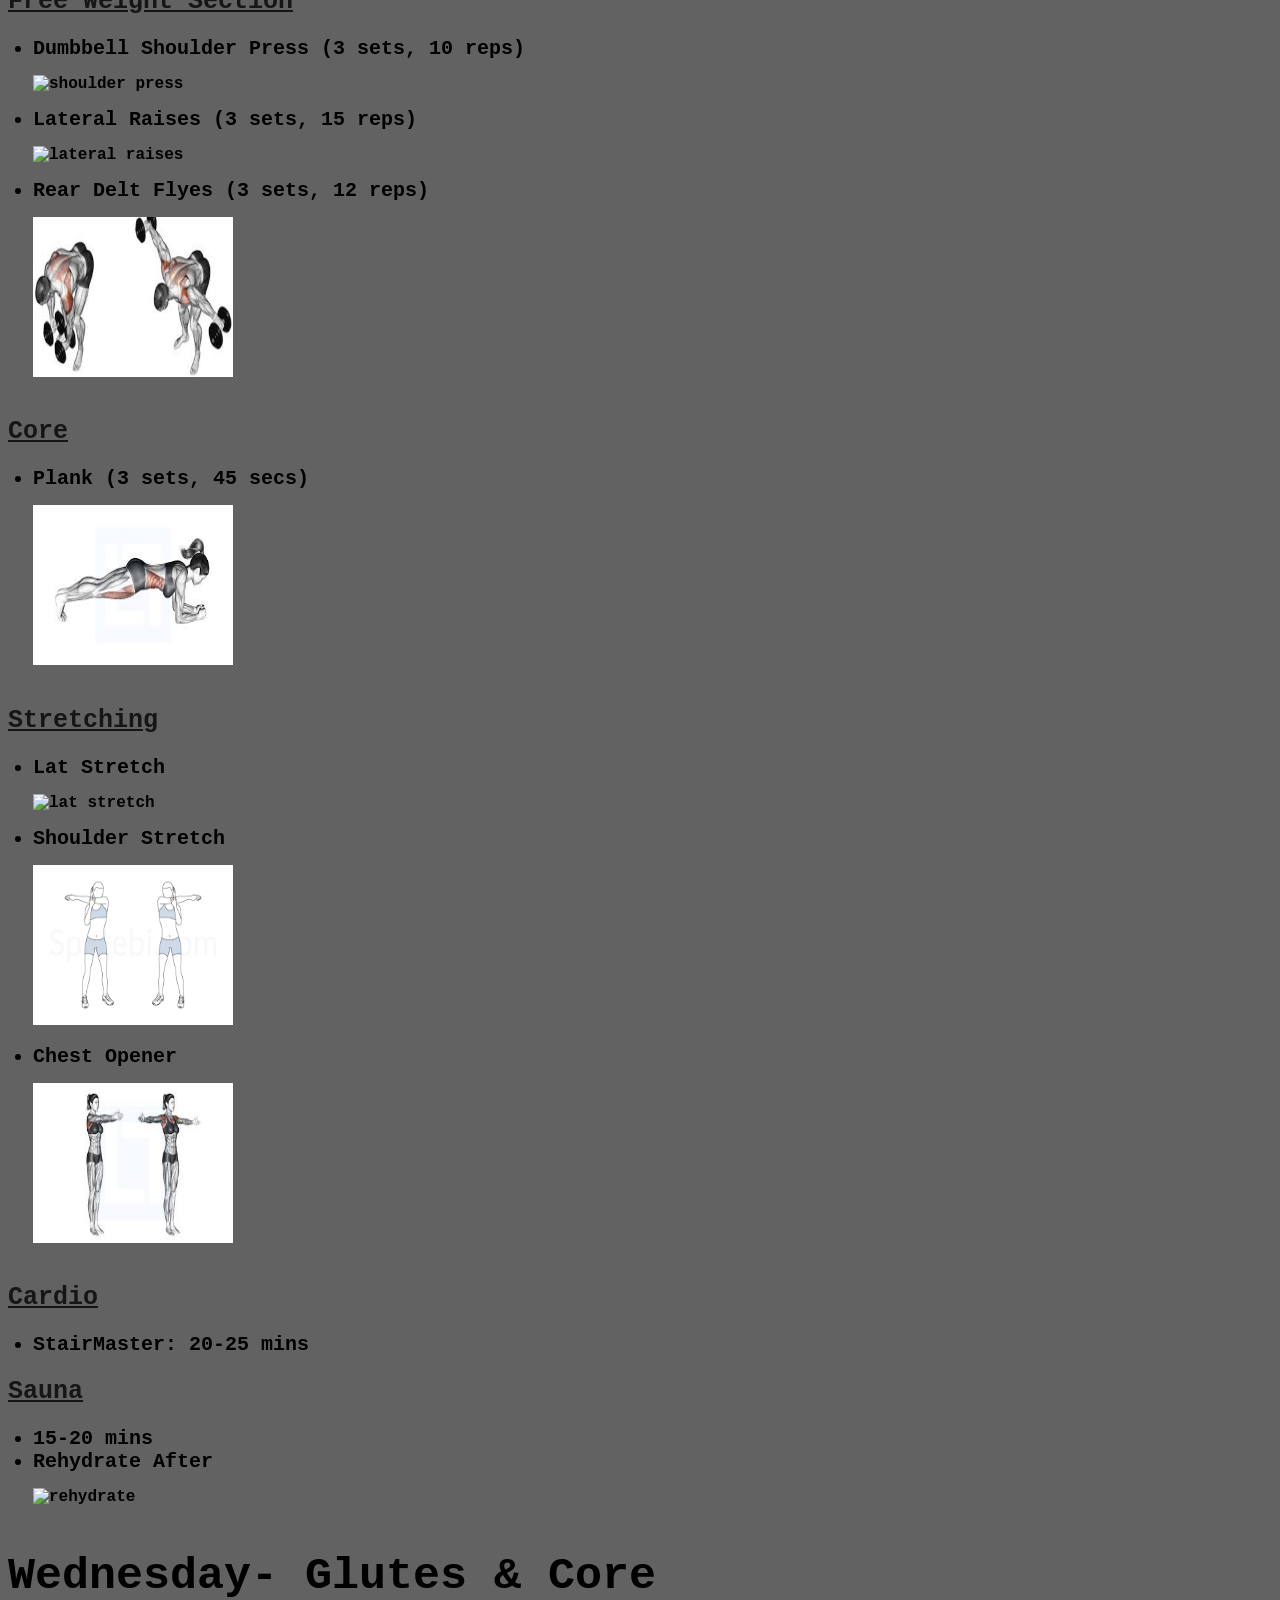
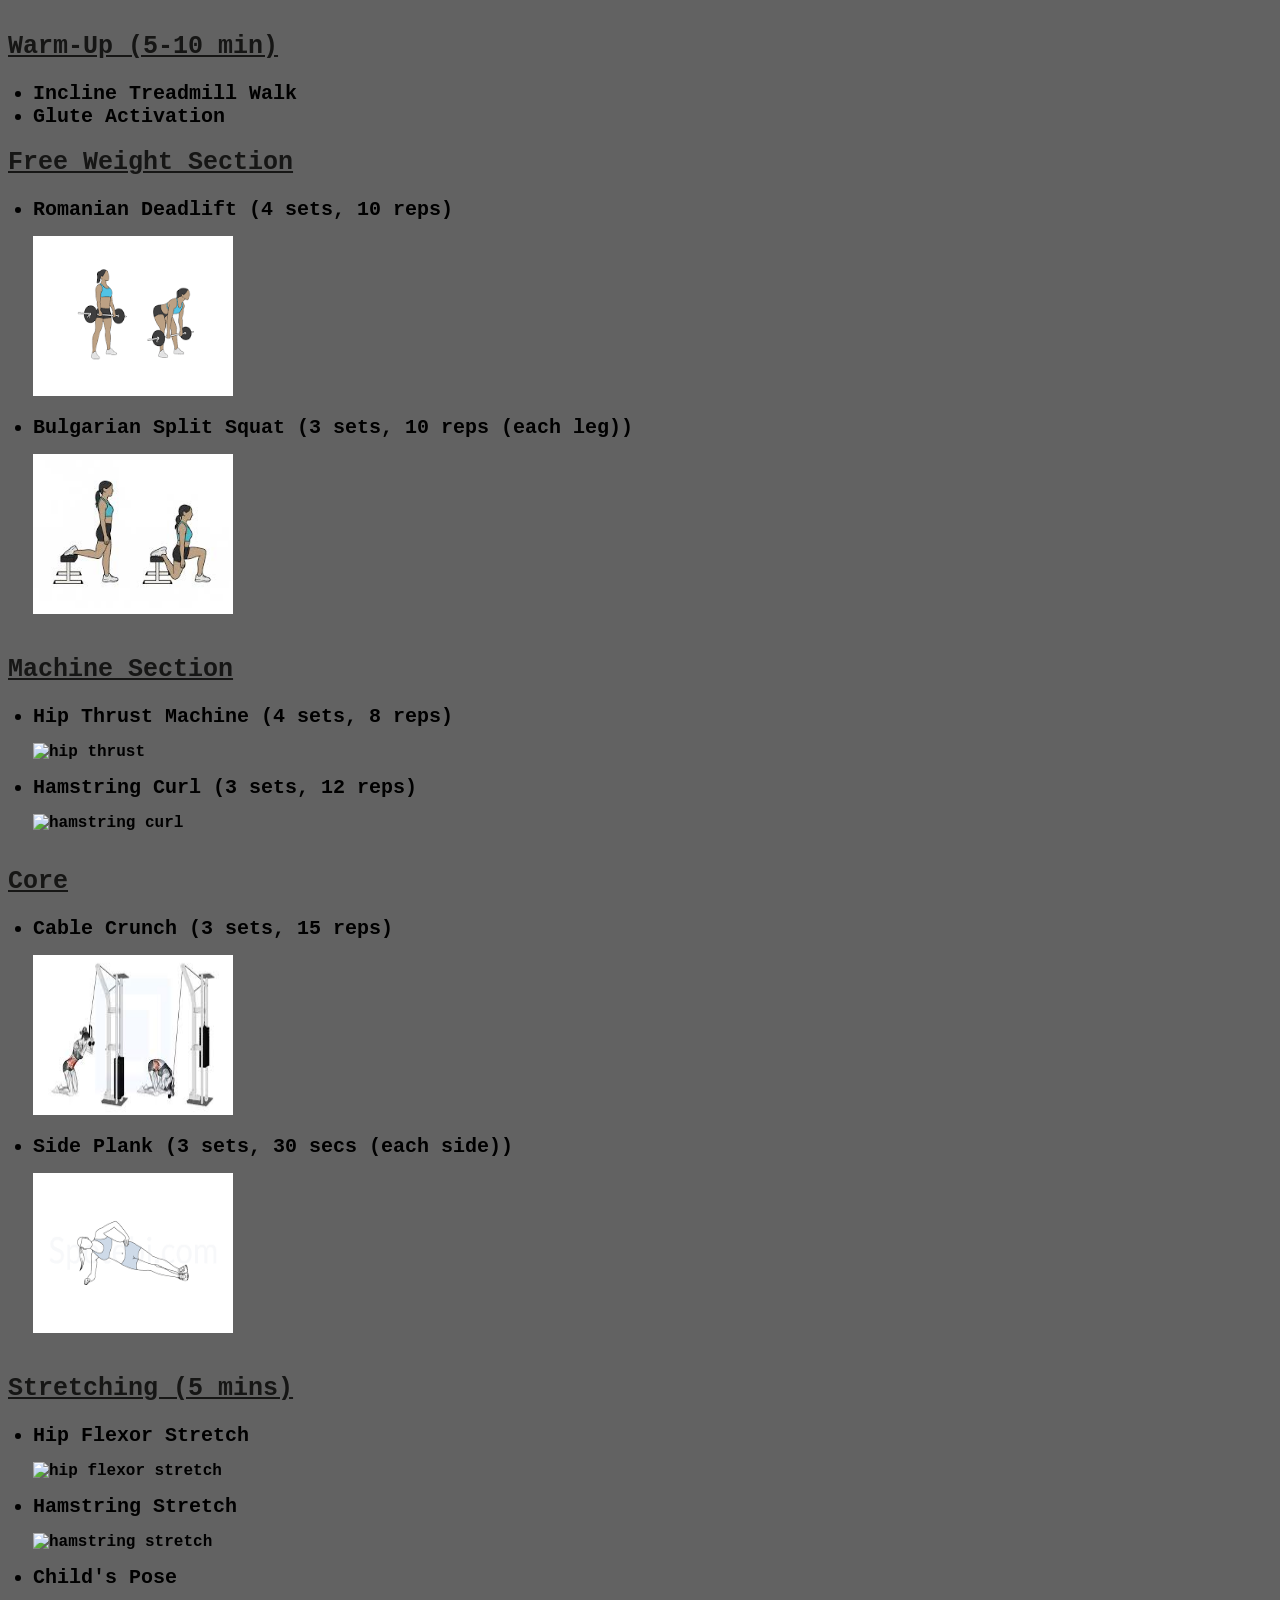
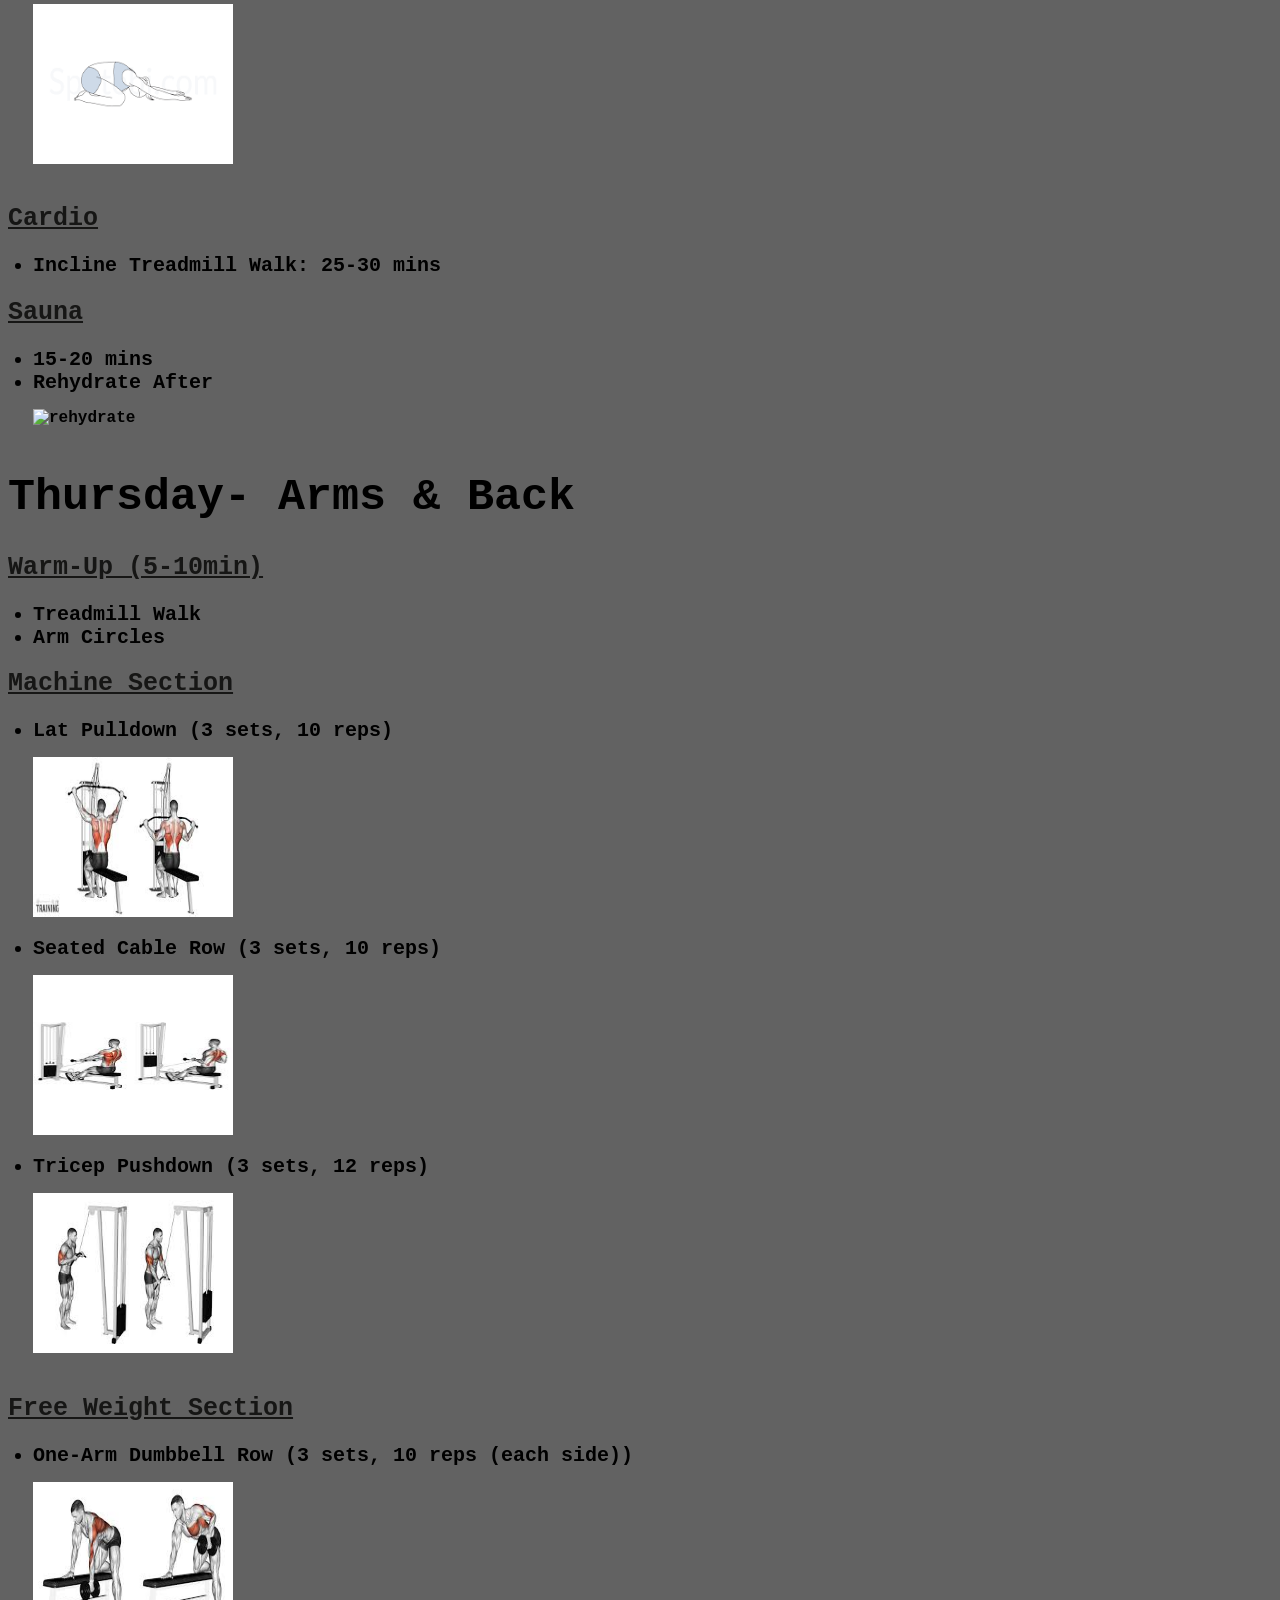
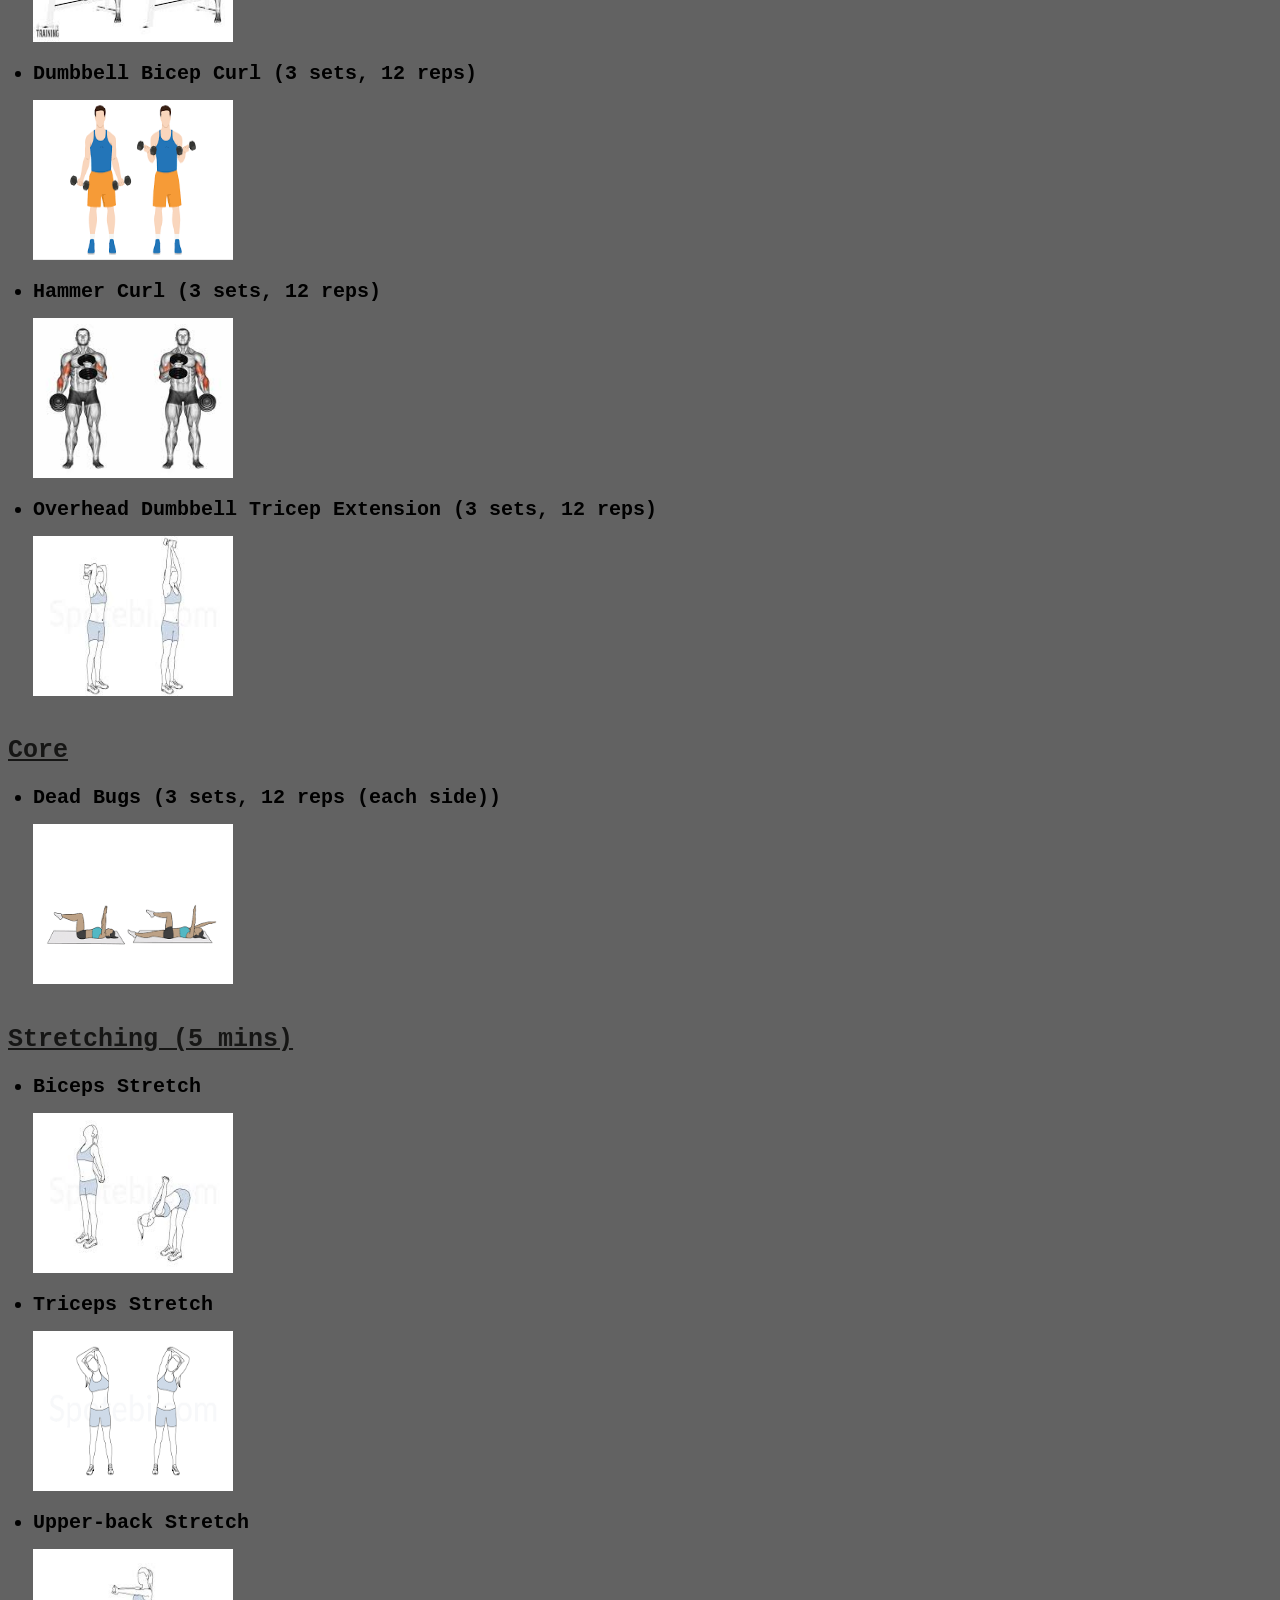
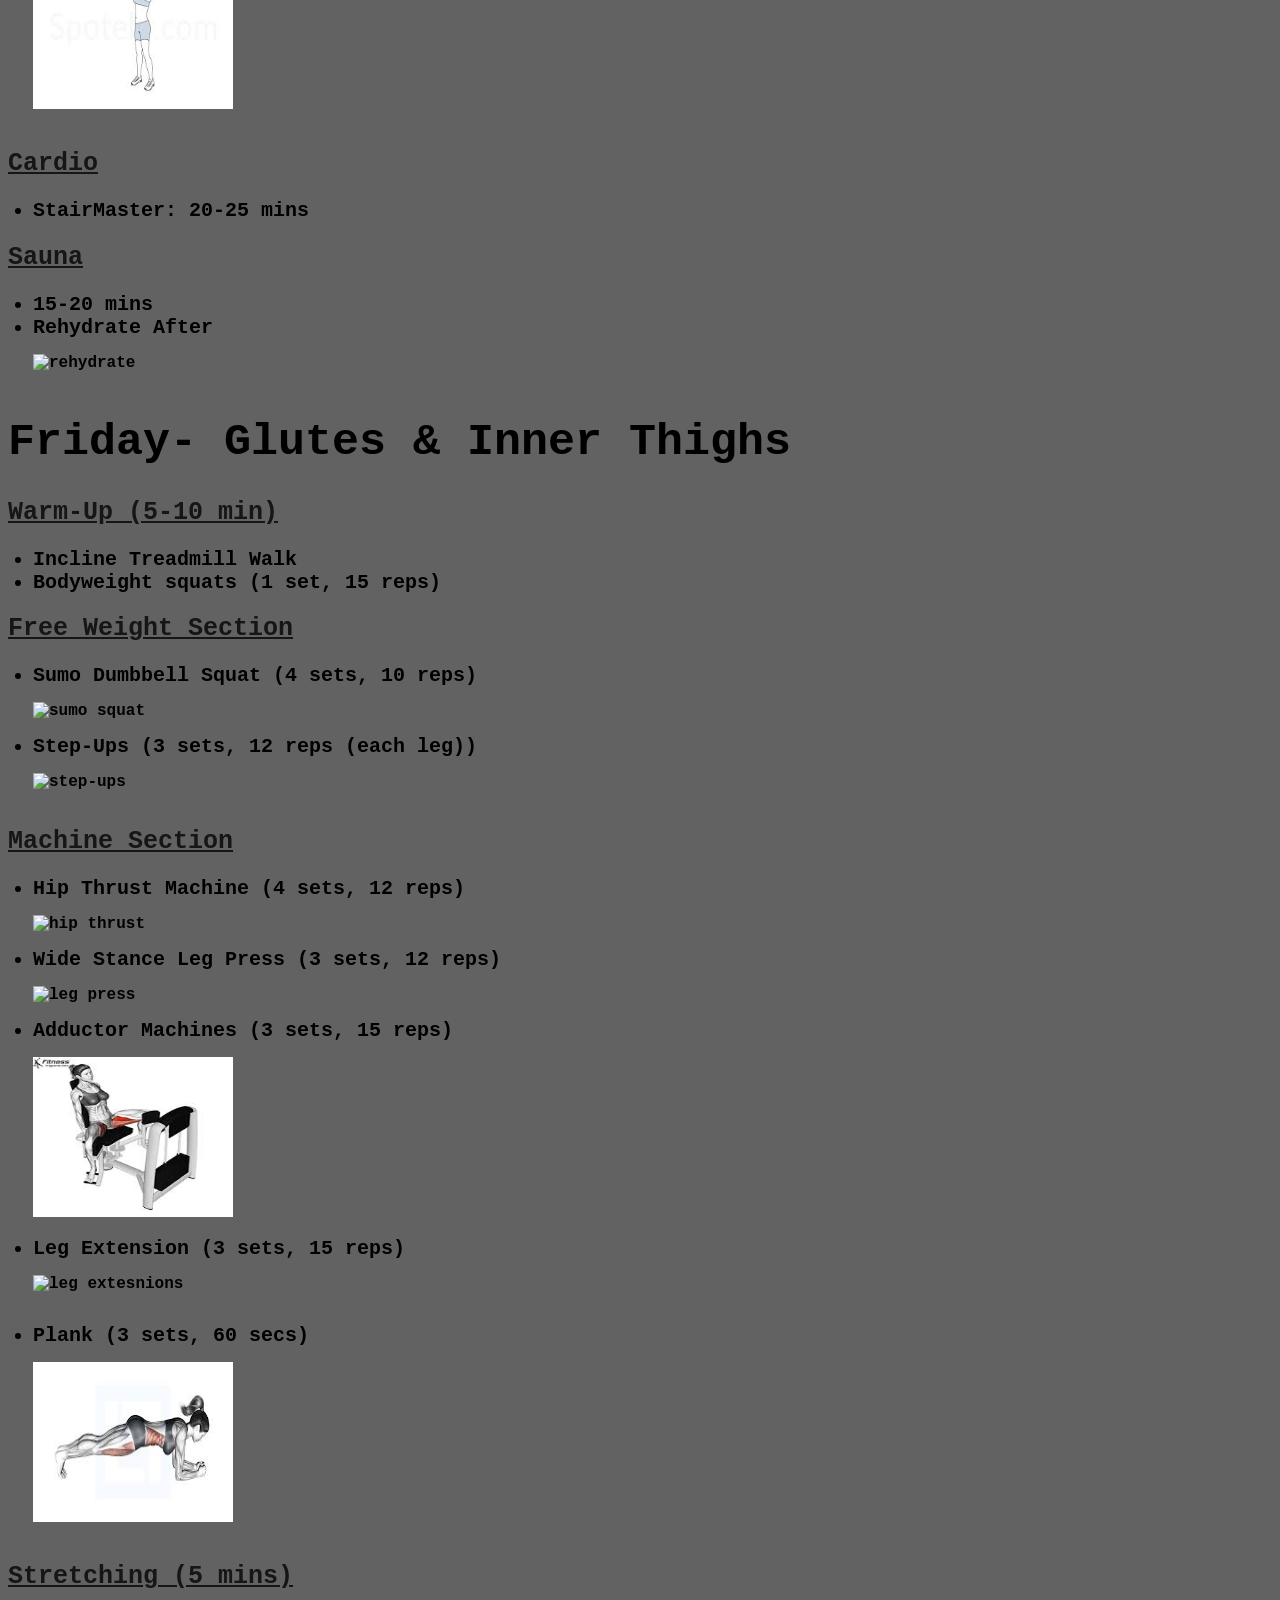
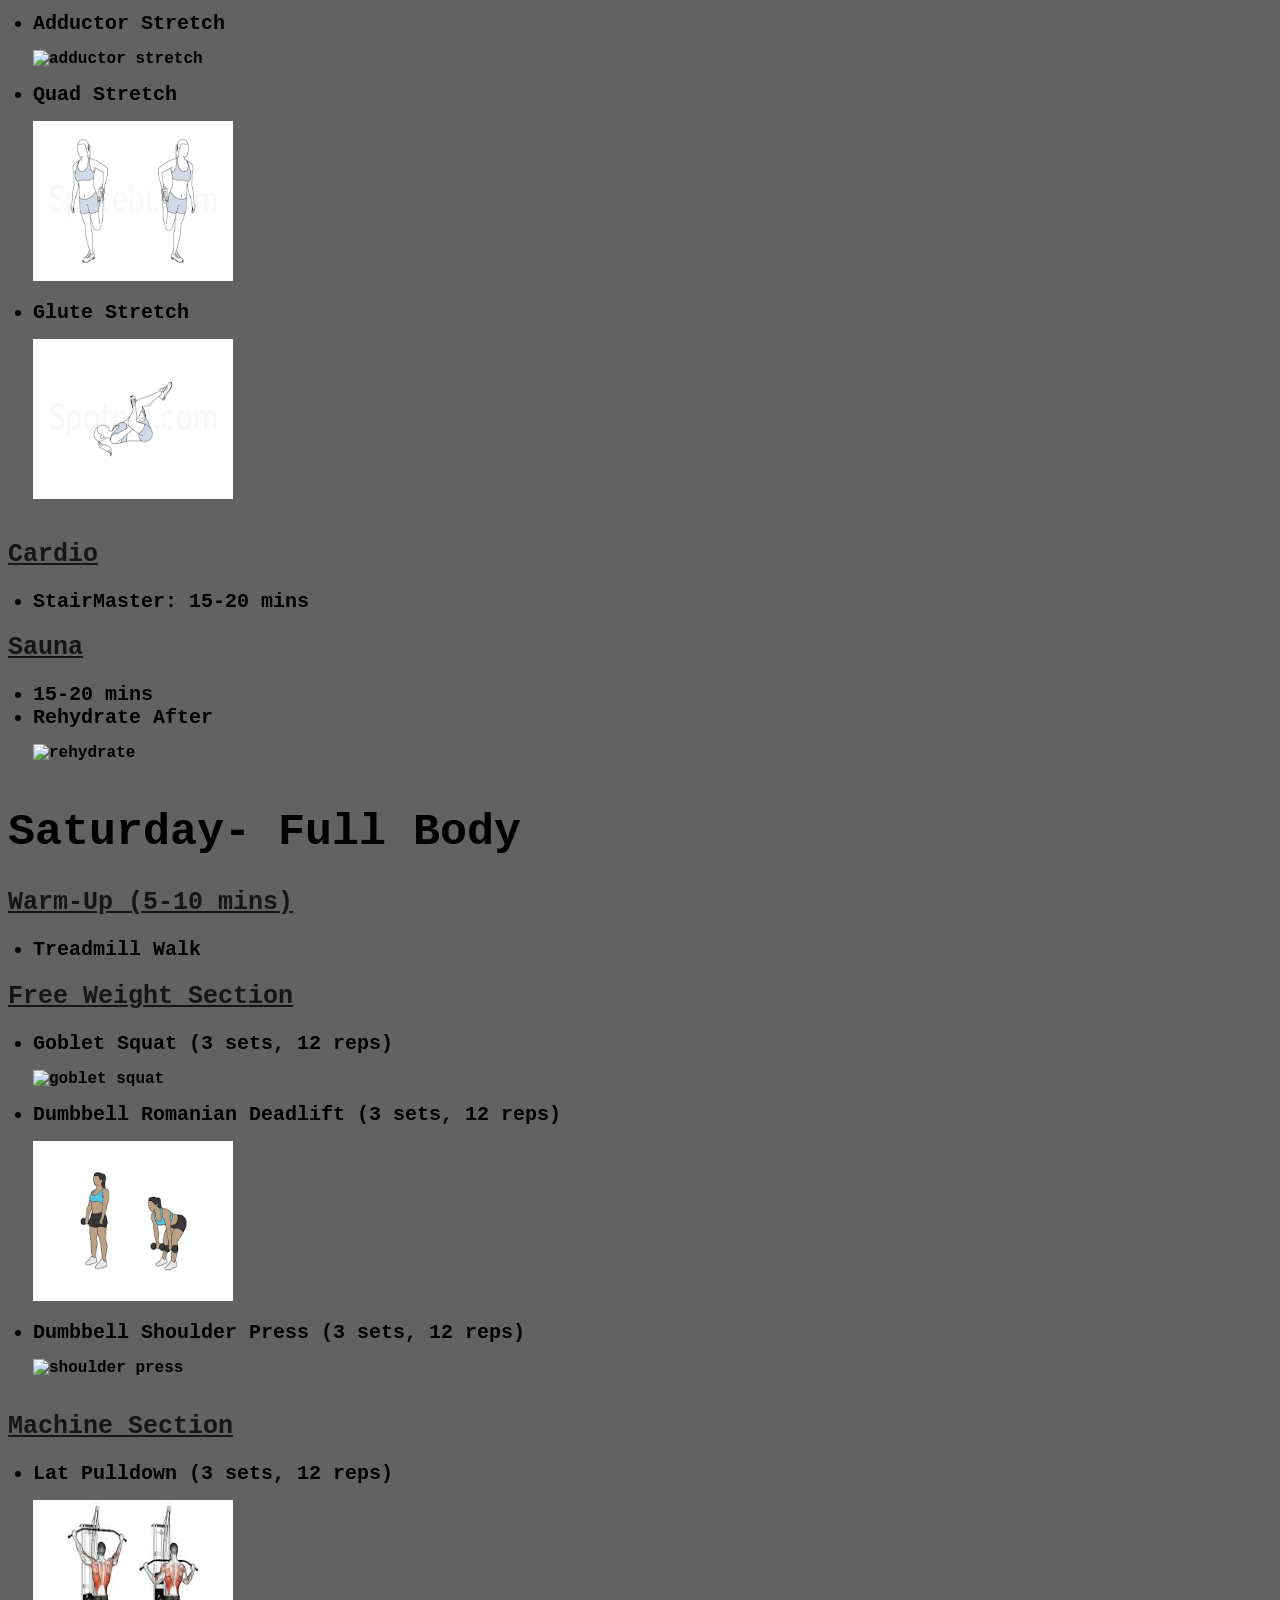
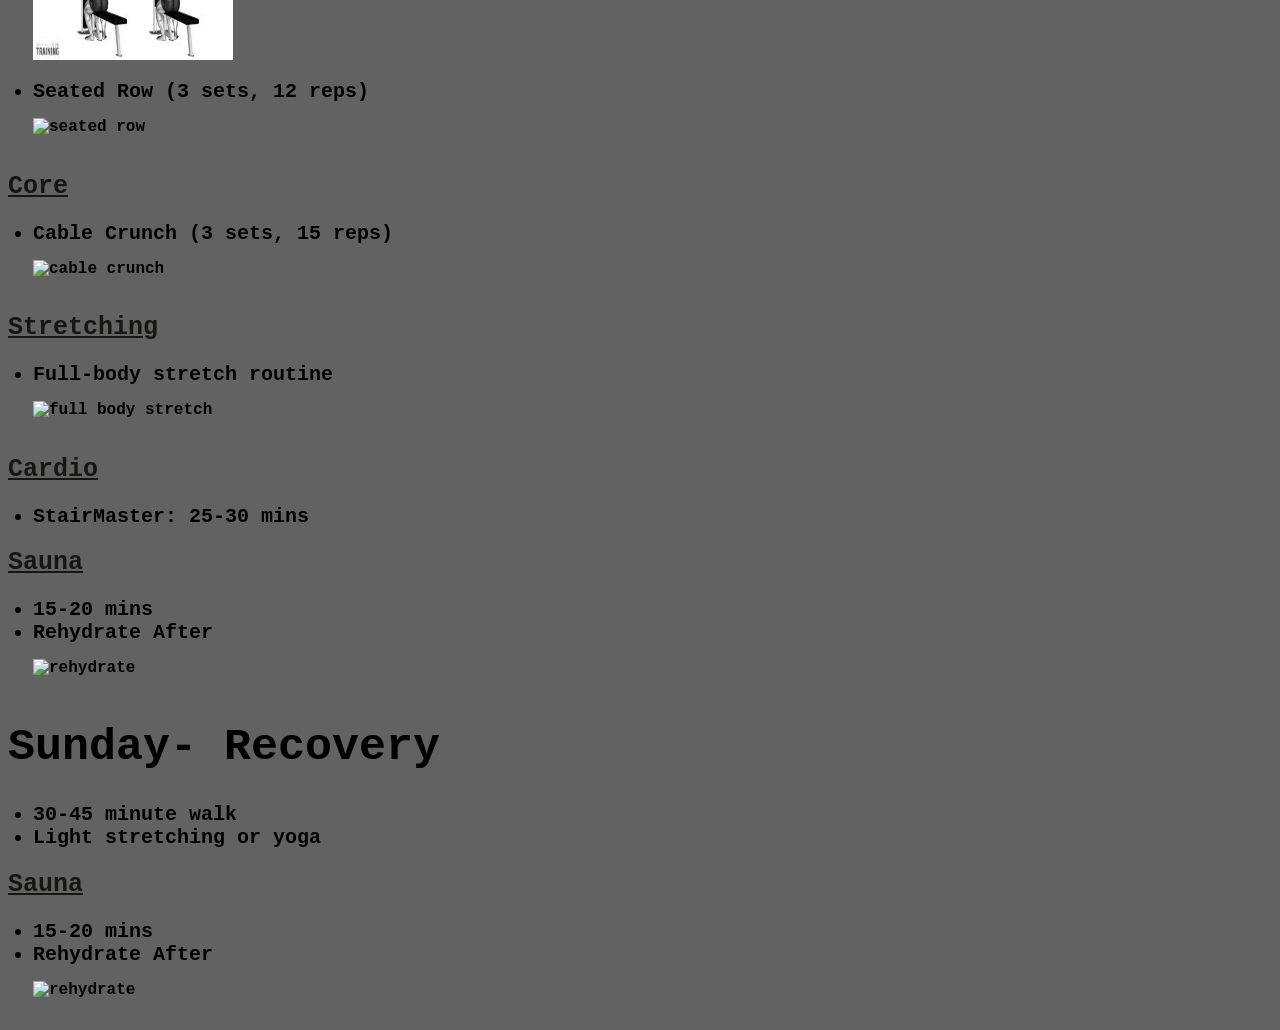
==== commit 4ab55d6c: "Add files via upload" ====
--- a/index.html
+++ b/index.html
@@ -22,23 +22,23 @@
             <li>Bodyweight squats (1 set, 15 reps)</li>
         </ul>
         <h2 id="monday">Free Weight Section</h2>
-        <ol id="monday">
+        <ul id="monday">
             <li>Barbell Squat (4 sets, 8 reps)</li>
             <img src="https://encrypted-tbn0.gstatic.com/images?q=tbn:ANd9GcTV6qdUtnsu50SRJLKBUdK3n0-3AM5qLGzzcg&s" alt="barbell squats">
             <li>Dumbbell Walking Lunges (3 sets, 12 reps (each leg))</li>
             <img src="https://www.gofitnessplan.com/images/exercises/mixed/dumbbell-walking-lunges.jpg" alt="dumbbell walking lunges">
             <li>Dumbbell Romanian Deadlift (3 sets, 10 reps)</li>
             <img src="[data-uri]" alt="dumbbell romanian deadlift">
-        </ol>
+        </ul>
         <h2 id="monday">Machine Section</h2>
-        <ol id="monday">
+        <ul id="monday">
             <li>Hip Thrust Machine (4 sets, 10 reps)</li>
             <img src="https://www.hsefitness.com/wp-content/uploads/2024/12/How-to-Use-the-Hip-Thrust-Machine-Correctly-600x400.png.webp" alt="hip thrust">
             <li>Adductor Machines (3 sets, 15 reps)</li>
             <img src="[data-uri]" alt="hip adductor">
             <li>Wide Stance Leg Press (3 sets, 12 reps)</li>
             <img src="https://encrypted-tbn0.gstatic.com/images?q=tbn:ANd9GcSbPKS_9WDsJ0VISveL907srr3oFFEvOYLCmQ&s" alt="leg press">
-        </ol>
+        </ul>
         <h2 id="monday">Stretching (5 mins)</h2>
         <ul id="monday">
             <li>Quad Stretch</li>
@@ -69,28 +69,28 @@
             <img src="[data-uri]" alt="band pull aparts">
         </ul>
         <h2 id="tuesday">Machine Section</h2>
-        <ol id="tuesday">
+        <ul id="tuesday">
             <li>Lat Pulldown (4 sets, 10 reps)</li>
             <img src="[data-uri]" alt="lat pulldowns">
             <li>Seated Cable Row (4 sets, 10 reps)</li>
             <img src="[data-uri]" alt="seated rows">
             <li>Face Pulls (3 sets, 15 reps)</li>
             <img src="[data-uri]" alt="face pulls">
-        </ol>
+        </ul>
         <h2 id="tuesday">Free Weight Section</h2>
-        <ol id="tuesday">
+        <ul id="tuesday">
             <li>Dumbbell Shoulder Press (3 sets, 10 reps)</li>
             <img src="https://encrypted-tbn0.gstatic.com/images?q=tbn:ANd9GcRzImlQrXnkMI2zoLcqCIG5cE01wXzFdGB-rg&s" alt="shoulder press">
             <li>Lateral Raises (3 sets, 15 reps)</li>
             <img src="https://encrypted-tbn0.gstatic.com/images?q=tbn:ANd9GcSA4TNjA6uuESEvGmgCbg5BZ9QTy9w1ZTb_MQ&s" alt="lateral raises">
             <li>Rear Delt Flyes (3 sets, 12 reps)</li>
             <img src="[data-uri]" alt="rear delt flyes">
-        </ol>
+        </ul>
         <h2 id="tuesday">Core</h2>
-        <ol id="tuesday">
+        <ul id="tuesday">
             <li>Plank (3 sets, 45 secs)</li>
             <img src="[data-uri]" alt="plank">
-        </ol>
+        </ul>
         <h2 id="tuesday">Stretching</h2>
         <ul id="tuesday">
             <li>Lat Stretch</li>
@@ -119,26 +119,26 @@
             <li>Glute Activation</li>
         </ul>
         <h2 id="wednesday">Free Weight Section</h2>
-        <ol id="wednesday">
+        <ul id="wednesday">
             <li>Romanian Deadlift (4 sets, 10 reps)</li>
             <img src="[data-uri]" alt="romanian deadlift">
             <li>Bulgarian Split Squat (3 sets, 10 reps (each leg))</li>
             <img src="[data-uri]" alt="bulgarian split squat">
-        </ol>
+        </ul>
         <h2 id="wednesday">Machine Section</h2>
-        <ol id="wednesday">
+        <ul id="wednesday">
             <li>Hip Thrust Machine (4 sets, 8 reps)</li>
             <img src="https://www.hsefitness.com/wp-content/uploads/2024/12/How-to-Use-the-Hip-Thrust-Machine-Correctly-600x400.png.webp" alt="hip thrust">
             <li>Hamstring Curl (3 sets, 12 reps)</li>
             <img src="https://encrypted-tbn0.gstatic.com/images?q=tbn:ANd9GcQqAomVCnNdTDPC6x-S2tIpXbXfkwhKjq-dvg&s" alt="hamstring curl">
-        </ol>
+        </ul>
         <h2 id="wednesday">Core</h2>
-        <ol id="wednesday">
+        <ul id="wednesday">
             <li>Cable Crunch (3 sets, 15 reps)</li>
             <img src="[data-uri]" alt="cable crunch">
             <li>Side Plank (3 sets, 30 secs (each side))</li>
             <img src="[data-uri]" alt="side planks">
-        </ol>
+        </ul>
         <h2 id="wednesday">Stretching (5 mins)</h2>
         <ul id="wednesday">
             <li>Hip Flexor Stretch</li>
@@ -167,16 +167,16 @@
             <li>Arm Circles</li>
         </ul>
         <h2 id="thursday">Machine Section</h2>
-        <ol id="thursday">
+        <ul id="thursday">
             <li>Lat Pulldown (3 sets, 10 reps)</li>
             <img src="[data-uri]" alt="lat pulldowns">
             <li>Seated Cable Row (3 sets, 10 reps)</li>
             <img src="[data-uri]" alt="seated rows">
             <li>Tricep Pushdown (3 sets, 12 reps)</li>
             <img src="[data-uri]" alt="tricep pushdown">
-        </ol>
+        </ul>
         <h2 id="thursday">Free Weight Section</h2>
-        <ol id="thursday">
+        <ul id="thursday">
             <li>One-Arm Dumbbell Row (3 sets, 10 reps (each side))</li>
             <img src="[data-uri]" alt="one-arm dumbbell row">
             <li>Dumbbell Bicep Curl (3 sets, 12 reps)</li>
@@ -185,12 +185,12 @@
             <img src="[data-uri]" alt="hammer curls">
             <li>Overhead Dumbbell Tricep Extension (3 sets, 12 reps)</li>
             <img src="[data-uri]" alt="overhead tricep">
-        </ol>
+        </ul>
         <h2 id="thursday">Core</h2>
-        <ol id="thursday">
+        <ul id="thursday">
             <li>Dead Bugs (3 sets, 12 reps (each side))</li>
             <img src="[data-uri]" alt="dead bugs">
-        </ol>
+        </ul>
         <h2 id="thursday">Stretching (5 mins)</h2>
         <ul id="thursday">
             <li>Biceps Stretch</li>
@@ -219,14 +219,14 @@
             <li>Bodyweight squats (1 set, 15 reps)</li>
         </ul>
         <h2 id="friday">Free Weight Section</h2>
-        <ol id="friday">
+        <ul id="friday">
             <li>Sumo Dumbbell Squat (4 sets, 10 reps)</li>
             <img src="https://encrypted-tbn0.gstatic.com/images?q=tbn:ANd9GcTKNdCxi_GXTAQ8H4IBmHuAmflmD3kvNpJnYQ&s" alt="sumo squat">
             <li>Step-Ups (3 sets, 12 reps (each leg))</li>
             <img src="https://encrypted-tbn0.gstatic.com/images?q=tbn:ANd9GcSQ_I9x984Tu_MgnMINX0YrTr93zGqT1wEZQ8reDHgf_g&s=10" alt="step-ups">
-        </ol>
+        </ul>
         <h2 id="friday">Machine Section</h2>
-        <ol id="friday">
+        <ul id="friday">
             <li>Hip Thrust Machine (4 sets, 12 reps)</li>
             <img src="https://www.hsefitness.com/wp-content/uploads/2024/12/How-to-Use-the-Hip-Thrust-Machine-Correctly-600x400.png.webp" alt="hip thrust">
             <li>Wide Stance Leg Press (3 sets, 12 reps)</li>
@@ -235,11 +235,11 @@
             <img src="[data-uri]" alt="hip adductor">
             <li>Leg Extension (3 sets, 15 reps)</li>
             <img src="https://encrypted-tbn0.gstatic.com/images?q=tbn:ANd9GcRCVUa47ACPbxn_W_y905BIL2dpva4BGzkCYZ86XqPFzw&s=10" alt="leg extesnions">
-        </ol>
-        <ol id="friday">
+        </ul>
+        <ul id="friday">
             <li>Plank (3 sets, 60 secs)</li>
             <img src="[data-uri]" alt="plank">
-        </ol>
+        </ul>
         <h2 id="friday">Stretching (5 mins)</h2>
         <ul id="friday">
             <li>Adductor Stretch</li>
@@ -267,26 +267,26 @@
             <li>Treadmill Walk</li>
         </ul>
         <h2 id="saturday">Free Weight Section</h2>
-        <ol id="saturday">
+        <ul id="saturday">
             <li>Goblet Squat (3 sets, 12 reps)</li>
             <img src="https://encrypted-tbn0.gstatic.com/images?q=tbn:ANd9GcTuu0Grd9b6J2k8cnqlC5Cx9NsVfGv3QVLHgCKk9M1vNw&s=10" alt="goblet squat">
             <li>Dumbbell Romanian Deadlift (3 sets, 12 reps)</li>
             <img src="[data-uri]" alt="dumbbell romanian deadlift">
             <li>Dumbbell Shoulder Press (3 sets, 12 reps)</li>
             <img src="https://encrypted-tbn0.gstatic.com/images?q=tbn:ANd9GcRzImlQrXnkMI2zoLcqCIG5cE01wXzFdGB-rg&s" alt="shoulder press">
-        </ol>
+        </ul>
         <h2 id="saturday">Machine Section</h2>
-        <ol id="saturday">
+        <ul id="saturday">
             <li>Lat Pulldown (3 sets, 12 reps)</li>
             <img src="[data-uri]" alt="lat pulldowns">
             <li>Seated Row (3 sets, 12 reps)</li>
             <img src="https://encrypted-tbn0.gstatic.com/images?q=tbn:ANd9GcQGH0ngjBhzqhGNT7g2DN2_pCJBOxU5QKcn-E4OkmFtxw&s=10" alt="seated row">
-        </ol>
+        </ul>
         <h2 id="saturday">Core</h2>
-        <ol id="saturday">
+        <ul id="saturday">
             <li>Cable Crunch (3 sets, 15 reps)</li>
             <img src="https://encrypted-tbn0.gstatic.com/images?q=tbn:ANd9GcR-vElurNEuh9qyjZ5Zuu24Tgs4q8BUkZnzIeopQy3GFg&s=10" alt="cable crunch">
-        </ol>
+        </ul>
         <h2 id="saturday">Stretching</h2>
         <ul id="saturday">
             <li>Full-body stretch routine</li>
--- a/style.css
+++ b/style.css
@@ -23,15 +23,14 @@
 body {
     background-color: #626262;
     font-family: 'Courier New', Courier, monospace;
-    padding-left: 10px;
 }
 li{
-    font-size: 25px;
+    font-size: 20px;
 }
 h2{
     color: #161615;
     text-decoration: underline;
-    font-size: 30px;
+    font-size: 25px;
 }
 img{
     width: 200px;
@@ -39,10 +38,8 @@
     padding-top: 15px;
     padding-bottom: 15px;
 }
-ol, ul{
+ul{
     font-weight: bold;
+    padding-left: 25px;
 
 }
-ol{
-    text-decoration: underline;
-}
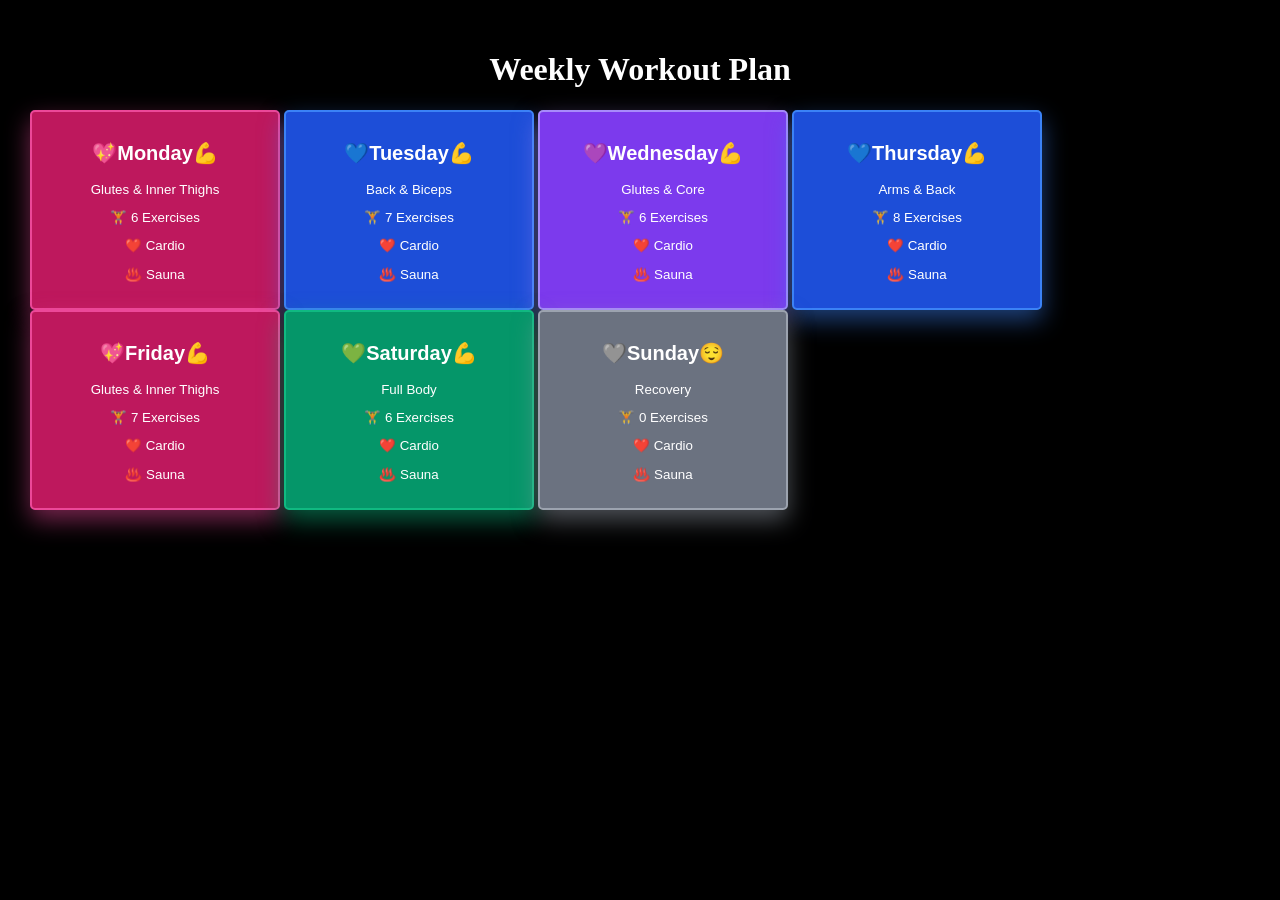
==== commit 70bae91e: "Add files via upload" ====
--- a/index.html
+++ b/index.html
@@ -3,318 +3,70 @@
     <head>
         <link rel="stylesheet" href="style.css">
     </head>
-    <body>
-        <nav>
-            <a id="top" href="#monday">Monday</a>
-            <a id="top" href="#tuesday">Tuesday</a>
-            <a id="top"href="#wednesday">Wednesday</a>
-            <a href="#thursday">Thursday</a>
-            <a href="#friday">Friday</a>
-            <a href="#saturday">Saturday</a>
-            <a id="bottom" href="#sunday">Sunday</a>
-        </nav>
-        <div>
-        <h1 id="monday">Monday- Glutes & Inner Thighs</h1>
-        <h2 id="monday">Warm-Up (5-10 min) </h2>
-        <ul id="monday">
-            <li>Incline Treadmill Walk</li>
-            <li>Leg swings</li>
-            <li>Bodyweight squats (1 set, 15 reps)</li>
-        </ul>
-        <h2 id="monday">Free Weight Section</h2>
-        <ul id="monday">
-            <li>Barbell Squat (4 sets, 8 reps)</li>
-            <img src="https://encrypted-tbn0.gstatic.com/images?q=tbn:ANd9GcTV6qdUtnsu50SRJLKBUdK3n0-3AM5qLGzzcg&s" alt="barbell squats">
-            <li>Dumbbell Walking Lunges (3 sets, 12 reps (each leg))</li>
-            <img src="https://www.gofitnessplan.com/images/exercises/mixed/dumbbell-walking-lunges.jpg" alt="dumbbell walking lunges">
-            <li>Dumbbell Romanian Deadlift (3 sets, 10 reps)</li>
-            <img src="[data-uri]" alt="dumbbell romanian deadlift">
-        </ul>
-        <h2 id="monday">Machine Section</h2>
-        <ul id="monday">
-            <li>Hip Thrust Machine (4 sets, 10 reps)</li>
-            <img src="https://www.hsefitness.com/wp-content/uploads/2024/12/How-to-Use-the-Hip-Thrust-Machine-Correctly-600x400.png.webp" alt="hip thrust">
-            <li>Adductor Machines (3 sets, 15 reps)</li>
-            <img src="[data-uri]" alt="hip adductor">
-            <li>Wide Stance Leg Press (3 sets, 12 reps)</li>
-            <img src="https://encrypted-tbn0.gstatic.com/images?q=tbn:ANd9GcSbPKS_9WDsJ0VISveL907srr3oFFEvOYLCmQ&s" alt="leg press">
-        </ul>
-        <h2 id="monday">Stretching (5 mins)</h2>
-        <ul id="monday">
-            <li>Quad Stretch</li>
-            <img src="[data-uri]" alt="quad stretch">
-            <li>Hamstring Stretch</li>
-            <img src="https://encrypted-tbn0.gstatic.com/images?q=tbn:ANd9GcSpU5AuagRs0reVQn6NhVfTlphqLWEG5nMNYA&s" alt="hamstring stretch">
-            <li>Figure-4 Glute Stretch</li>
-            <img src="[data-uri]" alt="figure 4 glute stretch">
-        </ul>
-        <h2 id="monday">Cardio</h2>
-        <ul id="monday">
-            <li>StairMaster: 15-20 mins</li>
-        </ul>
-        <h2 id="monday">Sauna</h2>
-        <ul id="monday">
-            <li>15-20 mins</li>
-            <li>Rehydrate After</li>
-            <img src="https://media4.giphy.com/media/v1.Y2lkPTZjMDliOTUyNWhicm1kNDJkY2x4cDUzNnIwbTNyMnZ5NTEwaGd1c2l3MHhsZTA5ciZlcD12MV9zdGlja2Vyc19zZWFyY2gmY3Q9cw/XEHhfEvGc89ablCLXz/200.gif" alt="rehydrate">
-        </ul>
-        </div>
-        <div>
-        <h1 id="tuesday">Tuesday- Back & Shoulders</h1>
-        <h2 id="tuesday">Warm-Up (5-10 min)</h2>
-        <ul id="tuesday">
-            <li>Treadmill Walk</li>
-            <li>Arm Circles</li>
-            <li>Band pull-aparts</li>
-            <img src="[data-uri]" alt="band pull aparts">
-        </ul>
-        <h2 id="tuesday">Machine Section</h2>
-        <ul id="tuesday">
-            <li>Lat Pulldown (4 sets, 10 reps)</li>
-            <img src="[data-uri]" alt="lat pulldowns">
-            <li>Seated Cable Row (4 sets, 10 reps)</li>
-            <img src="[data-uri]" alt="seated rows">
-            <li>Face Pulls (3 sets, 15 reps)</li>
-            <img src="[data-uri]" alt="face pulls">
-        </ul>
-        <h2 id="tuesday">Free Weight Section</h2>
-        <ul id="tuesday">
-            <li>Dumbbell Shoulder Press (3 sets, 10 reps)</li>
-            <img src="https://encrypted-tbn0.gstatic.com/images?q=tbn:ANd9GcRzImlQrXnkMI2zoLcqCIG5cE01wXzFdGB-rg&s" alt="shoulder press">
-            <li>Lateral Raises (3 sets, 15 reps)</li>
-            <img src="https://encrypted-tbn0.gstatic.com/images?q=tbn:ANd9GcSA4TNjA6uuESEvGmgCbg5BZ9QTy9w1ZTb_MQ&s" alt="lateral raises">
-            <li>Rear Delt Flyes (3 sets, 12 reps)</li>
-            <img src="[data-uri]" alt="rear delt flyes">
-        </ul>
-        <h2 id="tuesday">Core</h2>
-        <ul id="tuesday">
-            <li>Plank (3 sets, 45 secs)</li>
-            <img src="[data-uri]" alt="plank">
-        </ul>
-        <h2 id="tuesday">Stretching</h2>
-        <ul id="tuesday">
-            <li>Lat Stretch</li>
-            <img src="https://encrypted-tbn0.gstatic.com/images?q=tbn:ANd9GcQIMJMVmgdx3-K1BWLbY3XC1ha7UTlL2AfZ3A&s" alt="lat stretch">
-            <li>Shoulder Stretch</li>
-            <img src="[data-uri]" alt="shoulder stretch">
-            <li>Chest Opener</li>
-            <img src="[data-uri]" alt="chest opener">
-        </ul>
-        <h2 id="tuesday">Cardio</h2>
-        <ul id="tuesday">
-            <li>StairMaster: 20-25 mins</li>
-        </ul>
-        <h2 id="tuesday">Sauna</h2>
-        <ul id="tuesday">
-            <li>15-20 mins</li>
-            <li>Rehydrate After</li>
-            <img src="https://media4.giphy.com/media/v1.Y2lkPTZjMDliOTUyNWhicm1kNDJkY2x4cDUzNnIwbTNyMnZ5NTEwaGd1c2l3MHhsZTA5ciZlcD12MV9zdGlja2Vyc19zZWFyY2gmY3Q9cw/XEHhfEvGc89ablCLXz/200.gif" alt="rehydrate">
-        </ul>
-        </div>
-        <div>
-        <h1 id="wednesday">Wednesday- Glutes & Core</h1>
-        <h2 id="wednesday">Warm-Up (5-10 min)</h2>
-        <ul id="wednesday">
-            <li>Incline Treadmill Walk</li>
-            <li>Glute Activation</li>
-        </ul>
-        <h2 id="wednesday">Free Weight Section</h2>
-        <ul id="wednesday">
-            <li>Romanian Deadlift (4 sets, 10 reps)</li>
-            <img src="[data-uri]" alt="romanian deadlift">
-            <li>Bulgarian Split Squat (3 sets, 10 reps (each leg))</li>
-            <img src="[data-uri]" alt="bulgarian split squat">
-        </ul>
-        <h2 id="wednesday">Machine Section</h2>
-        <ul id="wednesday">
-            <li>Hip Thrust Machine (4 sets, 8 reps)</li>
-            <img src="https://www.hsefitness.com/wp-content/uploads/2024/12/How-to-Use-the-Hip-Thrust-Machine-Correctly-600x400.png.webp" alt="hip thrust">
-            <li>Hamstring Curl (3 sets, 12 reps)</li>
-            <img src="https://encrypted-tbn0.gstatic.com/images?q=tbn:ANd9GcQqAomVCnNdTDPC6x-S2tIpXbXfkwhKjq-dvg&s" alt="hamstring curl">
-        </ul>
-        <h2 id="wednesday">Core</h2>
-        <ul id="wednesday">
-            <li>Cable Crunch (3 sets, 15 reps)</li>
-            <img src="[data-uri]" alt="cable crunch">
-            <li>Side Plank (3 sets, 30 secs (each side))</li>
-            <img src="[data-uri]" alt="side planks">
-        </ul>
-        <h2 id="wednesday">Stretching (5 mins)</h2>
-        <ul id="wednesday">
-            <li>Hip Flexor Stretch</li>
-            <img src="https://encrypted-tbn0.gstatic.com/images?q=tbn:ANd9GcRSd7u1BB4n2gKQ-MqMxY_sb20Lo-OhNfnVUw&s" alt="hip flexor stretch">
-            <li>Hamstring Stretch</li>
-            <img src="https://encrypted-tbn0.gstatic.com/images?q=tbn:ANd9GcRm2DMuj7lEHMHbUBDYA-IBuxpUA39qn6F5FA&s" alt="hamstring stretch">
-            <li>Child's Pose</li>
-            <img src="[data-uri]" alt="child's pose">
-        </ul>
-        <h2 id="wednesday">Cardio</h2>
-        <ul id="wednesday">
-            <li>Incline Treadmill Walk: 25-30 mins</li>
-        </ul>
-        <h2 id="wednesday">Sauna</h2>
-        <ul id="wednesday">
-            <li>15-20 mins</li>
-            <li>Rehydrate After</li>
-            <img src="https://media4.giphy.com/media/v1.Y2lkPTZjMDliOTUyNWhicm1kNDJkY2x4cDUzNnIwbTNyMnZ5NTEwaGd1c2l3MHhsZTA5ciZlcD12MV9zdGlja2Vyc19zZWFyY2gmY3Q9cw/XEHhfEvGc89ablCLXz/200.gif" alt="rehydrate">
-        </ul>
-        </div>
-        <div>
-        <h1 id="thursday">Thursday- Arms & Back</h1>
-        <h2 id="thursday">Warm-Up (5-10min)</h2>
-        <ul id="thursday">
-            <li>Treadmill Walk</li>
-            <li>Arm Circles</li>
-        </ul>
-        <h2 id="thursday">Machine Section</h2>
-        <ul id="thursday">
-            <li>Lat Pulldown (3 sets, 10 reps)</li>
-            <img src="[data-uri]" alt="lat pulldowns">
-            <li>Seated Cable Row (3 sets, 10 reps)</li>
-            <img src="[data-uri]" alt="seated rows">
-            <li>Tricep Pushdown (3 sets, 12 reps)</li>
-            <img src="[data-uri]" alt="tricep pushdown">
-        </ul>
-        <h2 id="thursday">Free Weight Section</h2>
-        <ul id="thursday">
-            <li>One-Arm Dumbbell Row (3 sets, 10 reps (each side))</li>
-            <img src="[data-uri]" alt="one-arm dumbbell row">
-            <li>Dumbbell Bicep Curl (3 sets, 12 reps)</li>
-            <img src="[data-uri]" alt="bicep curls">
-            <li>Hammer Curl (3 sets, 12 reps)</li>
-            <img src="[data-uri]" alt="hammer curls">
-            <li>Overhead Dumbbell Tricep Extension (3 sets, 12 reps)</li>
-            <img src="[data-uri]" alt="overhead tricep">
-        </ul>
-        <h2 id="thursday">Core</h2>
-        <ul id="thursday">
-            <li>Dead Bugs (3 sets, 12 reps (each side))</li>
-            <img src="[data-uri]" alt="dead bugs">
-        </ul>
-        <h2 id="thursday">Stretching (5 mins)</h2>
-        <ul id="thursday">
-            <li>Biceps Stretch</li>
-            <img src="[data-uri]" alt="bicep stretch">
-            <li>Triceps Stretch</li>
-            <img src="[data-uri]" alt="tricep stretch">
-            <li>Upper-back Stretch</li>
-            <img src="[data-uri]" alt="upper-back stretch">
-        </ul>
-        <h2 id="thursday">Cardio</h2>
-        <ul id="thursday">
-            <li>StairMaster: 20-25 mins</li>
-        </ul>
-        <h2 id="thursday">Sauna</h2>
-        <ul id="thursday">
-            <li>15-20 mins</li>
-            <li>Rehydrate After</li>
-            <img src="https://media4.giphy.com/media/v1.Y2lkPTZjMDliOTUyNWhicm1kNDJkY2x4cDUzNnIwbTNyMnZ5NTEwaGd1c2l3MHhsZTA5ciZlcD12MV9zdGlja2Vyc19zZWFyY2gmY3Q9cw/XEHhfEvGc89ablCLXz/200.gif" alt="rehydrate">
-        </ul>
-        </div>
-        <div>
-        <h1 id="friday">Friday- Glutes & Inner Thighs</h1>
-        <h2 id="friday">Warm-Up (5-10 min)</h2>
-        <ul id="friday">
-            <li>Incline Treadmill Walk</li>
-            <li>Bodyweight squats (1 set, 15 reps)</li>
-        </ul>
-        <h2 id="friday">Free Weight Section</h2>
-        <ul id="friday">
-            <li>Sumo Dumbbell Squat (4 sets, 10 reps)</li>
-            <img src="https://encrypted-tbn0.gstatic.com/images?q=tbn:ANd9GcTKNdCxi_GXTAQ8H4IBmHuAmflmD3kvNpJnYQ&s" alt="sumo squat">
-            <li>Step-Ups (3 sets, 12 reps (each leg))</li>
-            <img src="https://encrypted-tbn0.gstatic.com/images?q=tbn:ANd9GcSQ_I9x984Tu_MgnMINX0YrTr93zGqT1wEZQ8reDHgf_g&s=10" alt="step-ups">
-        </ul>
-        <h2 id="friday">Machine Section</h2>
-        <ul id="friday">
-            <li>Hip Thrust Machine (4 sets, 12 reps)</li>
-            <img src="https://www.hsefitness.com/wp-content/uploads/2024/12/How-to-Use-the-Hip-Thrust-Machine-Correctly-600x400.png.webp" alt="hip thrust">
-            <li>Wide Stance Leg Press (3 sets, 12 reps)</li>
-            <img src="https://encrypted-tbn0.gstatic.com/images?q=tbn:ANd9GcSbPKS_9WDsJ0VISveL907srr3oFFEvOYLCmQ&s" alt="leg press">
-            <li>Adductor Machines (3 sets, 15 reps)</li>
-            <img src="[data-uri]" alt="hip adductor">
-            <li>Leg Extension (3 sets, 15 reps)</li>
-            <img src="https://encrypted-tbn0.gstatic.com/images?q=tbn:ANd9GcRCVUa47ACPbxn_W_y905BIL2dpva4BGzkCYZ86XqPFzw&s=10" alt="leg extesnions">
-        </ul>
-        <ul id="friday">
-            <li>Plank (3 sets, 60 secs)</li>
-            <img src="[data-uri]" alt="plank">
-        </ul>
-        <h2 id="friday">Stretching (5 mins)</h2>
-        <ul id="friday">
-            <li>Adductor Stretch</li>
-            <img src="https://encrypted-tbn0.gstatic.com/images?q=tbn:ANd9GcScGDQPzSXGA6hlz267Lyf3HPqimVnmynmDP8nZhMuE1A&s=10" alt="adductor stretch">
-            <li>Quad Stretch</li>
-            <img src="[data-uri]" alt="quad stretch">
-            <li>Glute Stretch</li>
-            <img src="[data-uri]" alt="figure 4 glute stretch">
-        </ul>
-        <h2 id="friday">Cardio</h2>
-        <ul id="friday">
-            <li>StairMaster: 15-20 mins</li>
-        </ul>
-        <h2 id="friday">Sauna</h2>
-        <ul id="friday">
-            <li>15-20 mins</li>
-            <li>Rehydrate After</li>
-            <img src="https://media4.giphy.com/media/v1.Y2lkPTZjMDliOTUyNWhicm1kNDJkY2x4cDUzNnIwbTNyMnZ5NTEwaGd1c2l3MHhsZTA5ciZlcD12MV9zdGlja2Vyc19zZWFyY2gmY3Q9cw/XEHhfEvGc89ablCLXz/200.gif" alt="rehydrate">
-        </ul>
-        </div>
-        <div>
-        <h1 id="saturday">Saturday- Full Body</h1>
-        <h2 id="saturday">Warm-Up (5-10 mins)</h2>
-        <ul id="saturday">
-            <li>Treadmill Walk</li>
-        </ul>
-        <h2 id="saturday">Free Weight Section</h2>
-        <ul id="saturday">
-            <li>Goblet Squat (3 sets, 12 reps)</li>
-            <img src="https://encrypted-tbn0.gstatic.com/images?q=tbn:ANd9GcTuu0Grd9b6J2k8cnqlC5Cx9NsVfGv3QVLHgCKk9M1vNw&s=10" alt="goblet squat">
-            <li>Dumbbell Romanian Deadlift (3 sets, 12 reps)</li>
-            <img src="[data-uri]" alt="dumbbell romanian deadlift">
-            <li>Dumbbell Shoulder Press (3 sets, 12 reps)</li>
-            <img src="https://encrypted-tbn0.gstatic.com/images?q=tbn:ANd9GcRzImlQrXnkMI2zoLcqCIG5cE01wXzFdGB-rg&s" alt="shoulder press">
-        </ul>
-        <h2 id="saturday">Machine Section</h2>
-        <ul id="saturday">
-            <li>Lat Pulldown (3 sets, 12 reps)</li>
-            <img src="[data-uri]" alt="lat pulldowns">
-            <li>Seated Row (3 sets, 12 reps)</li>
-            <img src="https://encrypted-tbn0.gstatic.com/images?q=tbn:ANd9GcQGH0ngjBhzqhGNT7g2DN2_pCJBOxU5QKcn-E4OkmFtxw&s=10" alt="seated row">
-        </ul>
-        <h2 id="saturday">Core</h2>
-        <ul id="saturday">
-            <li>Cable Crunch (3 sets, 15 reps)</li>
-            <img src="https://encrypted-tbn0.gstatic.com/images?q=tbn:ANd9GcR-vElurNEuh9qyjZ5Zuu24Tgs4q8BUkZnzIeopQy3GFg&s=10" alt="cable crunch">
-        </ul>
-        <h2 id="saturday">Stretching</h2>
-        <ul id="saturday">
-            <li>Full-body stretch routine</li>
-            <img src="https://encrypted-tbn0.gstatic.com/images?q=tbn:ANd9GcSOY9OMYN8gLfIzrSP5rdatJi3XCL6WgjS1nAEMWQRegQ&s=10" alt="full body stretch">
-        </ul>
-        <h2 id="saturday">Cardio</h2>
-        <ul id="saturday">
-            <li>StairMaster: 25-30 mins</li>
-        </ul>
-        <h2 id="saturday">Sauna</h2>
-        <ul id="saturday">
-            <li>15-20 mins</li>
-            <li>Rehydrate After</li>
-            <img src="https://media4.giphy.com/media/v1.Y2lkPTZjMDliOTUyNWhicm1kNDJkY2x4cDUzNnIwbTNyMnZ5NTEwaGd1c2l3MHhsZTA5ciZlcD12MV9zdGlja2Vyc19zZWFyY2gmY3Q9cw/XEHhfEvGc89ablCLXz/200.gif" alt="rehydrate">
-        </ul>
-        </div>
-        <div>
-        <h1 id="sunday">Sunday- Recovery</h1>
-        <ul id="sunday">
-            <li>30-45 minute walk</li>
-            <li>Light stretching or yoga</li>
-        </ul>
-        <h2 id="sunday">Sauna</h2>
-        <ul id="sunday">
-            <li>15-20 mins</li>
-            <li>Rehydrate After</li>
-            <img src="https://media4.giphy.com/media/v1.Y2lkPTZjMDliOTUyNWhicm1kNDJkY2x4cDUzNnIwbTNyMnZ5NTEwaGd1c2l3MHhsZTA5ciZlcD12MV9zdGlja2Vyc19zZWFyY2gmY3Q9cw/XEHhfEvGc89ablCLXz/200.gif" alt="rehydrate">
-        </ul>
-        </div>
+    <body id="main">
+        <h1 style="text-align: center;">Weekly Workout Plan</h1>
+        <button id="glutes">
+            <a href="monday_workout.html">
+                <h2>💖Monday💪</h2>
+                <p>Glutes & Inner Thighs</p>
+                <p>🏋️ 6 Exercises</p>
+                <p>❤️ Cardio</p>
+                <p>♨️ Sauna</p>
+            </a>
+        </button>
+        <button id="back">
+            <a href="tuesday_workout.html">
+                <h2>💙Tuesday💪</h2>
+                <p>Back & Biceps</p>
+                <p>🏋️ 7 Exercises</p>
+                <p>❤️ Cardio</p>
+                <p>♨️ Sauna</p>
+            </a>
+        </button>
+        <button id="glutes_core">
+            <a href="wednesday_workout.html">
+                <h2>💜Wednesday💪</h2>
+                <p>Glutes & Core</p>
+                <p>🏋️ 6 Exercises</p>
+                <p>❤️ Cardio</p>
+                <p>♨️ Sauna</p>
+            </a>
+        </button>
+        <button id="back">
+            <a href="thursday_workout.html">
+                <h2>💙Thursday💪</h2>
+                <p>Arms & Back</p>
+                <p>🏋️ 8 Exercises</p>
+                <p>❤️ Cardio</p>
+                <p>♨️ Sauna</p>
+            </a>
+        </button>
+        <button id="glutes">
+            <a href="friday_workout.html">
+                <h2>💖Friday💪</h2>
+                <p>Glutes & Inner Thighs</p>
+                <p>🏋️ 7 Exercises</p>
+                <p>❤️ Cardio</p>
+                <p>♨️ Sauna</p>
+            </a>
+        </button>
+        <button id="full_body">
+            <a href="saturday_workout.html">
+                <h2>💚Saturday💪</h2>
+                <p>Full Body</p>
+                <p>🏋️ 6 Exercises</p>
+                <p>❤️ Cardio</p>
+                <p>♨️ Sauna</p>
+            </a>
+        </button>
+        <button id="recovery">
+            <a href="sunday_workout.html">
+                <h2>🩶Sunday😌</h2>
+                <p>Recovery</p>
+                <p>🏋️ 0 Exercises</p>
+                <p>❤️ Cardio</p>
+                <p>♨️ Sauna</p>
+            </a>
+        </button>
     </body>
 </html>
--- a/style.css
+++ b/style.css
@@ -1,45 +1,141 @@
-nav {
-    background-color: #494949;
-    height: auto;
+button {
+    height: 200px;
+    width: 250px;
     border-radius: 5px;
-    border-style: dotted;
-    border-color: #313131;
+    border-color: rgb(255, 255, 255);
+    border-width: 2px;
+    border-style: solid;
+    background-color: rgba(128, 128, 128, 0.184);
 }
 a {
-    padding-right: 20px;
-    padding-left: 30px;
-    color: black;
+    color: white;
     text-decoration: none;
-    font-size: 34px;
-    text-align: center;
-}
-#top{
-    padding-top:20px;
-}
-h1 {
-    color: black;
-    font-size: 45px;
 }
 body {
-    background-color: #626262;
-    font-family: 'Courier New', Courier, monospace;
+    background-color: black;
+    margin: 10px;
+    color:white;
 }
-li{
+#main{
+    padding: 20px;
+}
+.home-button{
+    display: inline-block;
+    background-color: #374151;
+    color: white;
+    text-decoration: none;
+    padding: 12px 20px;
+    border-radius: 12px;
+    margin:1px;
+    font-weight: bold;
+    transition: 0.3s;
+}
+
+.home-button:hover{
+    background-color: #4B5563;
+    transform: translateY(-3px);
+}
+#glutes {
+    background-color: #BE185D;
+    border-color: #EC4899;
+    box-shadow: 0px 10px 25px rgba(236,72,153,0.5);
+}
+#back {
+    background-color: #1D4ED8;
+    border-color: #3B82F6;
+    box-shadow: 0px 10px 25px rgba(59,130,246,0.5);
+}
+#full_body {
+    background-color: #059669;
+    border-color: #10B981;
+    box-shadow: 0px 10px 25px rgba(16,185,129,0.5);
+}
+#recovery {
+    background-color: #6B7280;
+    border-color: #9CA3AF;
+    box-shadow: 0px 10px 25px rgba(156,163,175,0.5);
+}
+#glutes_core {
+    background-color: #7C3AED;
+    border-color: #A78BFA;
+    box-shadow: 0px 10px 25px rgba(167,139,250,0.5);
+}
+input[type="checkbox"]{
+    width: 20px;
+    height: 20px;
+    margin-right: 10px;
+    accent-color: #EC4899;
+}
+#warm_up_card{
+    background-color: #1E1E1E;
+    border-radius: 20px;
+    padding: 20px;
+    margin: 20px auto;
+    width: 80%;
+    box-shadow: 0px 5px 15px rgba(0,0,0,0.5);
+}
+#header_card{
+    padding: 20px;
+    cursor: pointer;
+    font-size: 25px;
+    font-weight: bold;
+}
+#header{
+    text-align: center;
+    padding-bottom: 20px;
+    font-size: 40px;
+}
+details{
+    width: 80%;
+    margin: 20px auto;
+    border-radius: 20px;
+    overflow: hidden;
+}
+summary{
+    padding: 20px;
+    font-size: 25px;
+    font-weight: bold;
+    cursor: pointer;
+}
+.exercise{
+    background-color: rgba(255,255,255,0.1);
+    padding: 15px;
+    margin: 10px;
+    border-radius: 10px;
+}
+.exercise-label {
+    display: flex;
+    align-items: center;
+    gap: 10px;
+}
+#warm_up_card{
+    background-color: #F59E0B;
+}
+#dumbbells_card{
+    background-color: #2563EB;
+    padding: 20px;
+}
+#machine_card{
+    background-color: #059669;
+    padding: 20px;
+}
+
+#cardio{
+    background-color: #DC2626;
+    padding: 20px;
+}
+#stretching{
+    background-color: #7C3AED;
+    padding: 20px;
+}
+#sauna{
+    background-color: #EA580C;
+    padding: 20px;
+}
+#core_card{
+    background-color: #DE3163;
+    padding: 20px;
+}
+span{
     font-size: 20px;
-}
-h2{
-    color: #161615;
-    text-decoration: underline;
-    font-size: 25px;
-}
-img{
-    width: 200px;
-    height: 160px;
-    padding-top: 15px;
-    padding-bottom: 15px;
-}
-ul{
-    font-weight: bold;
-    padding-left: 25px;
-
-}
+}
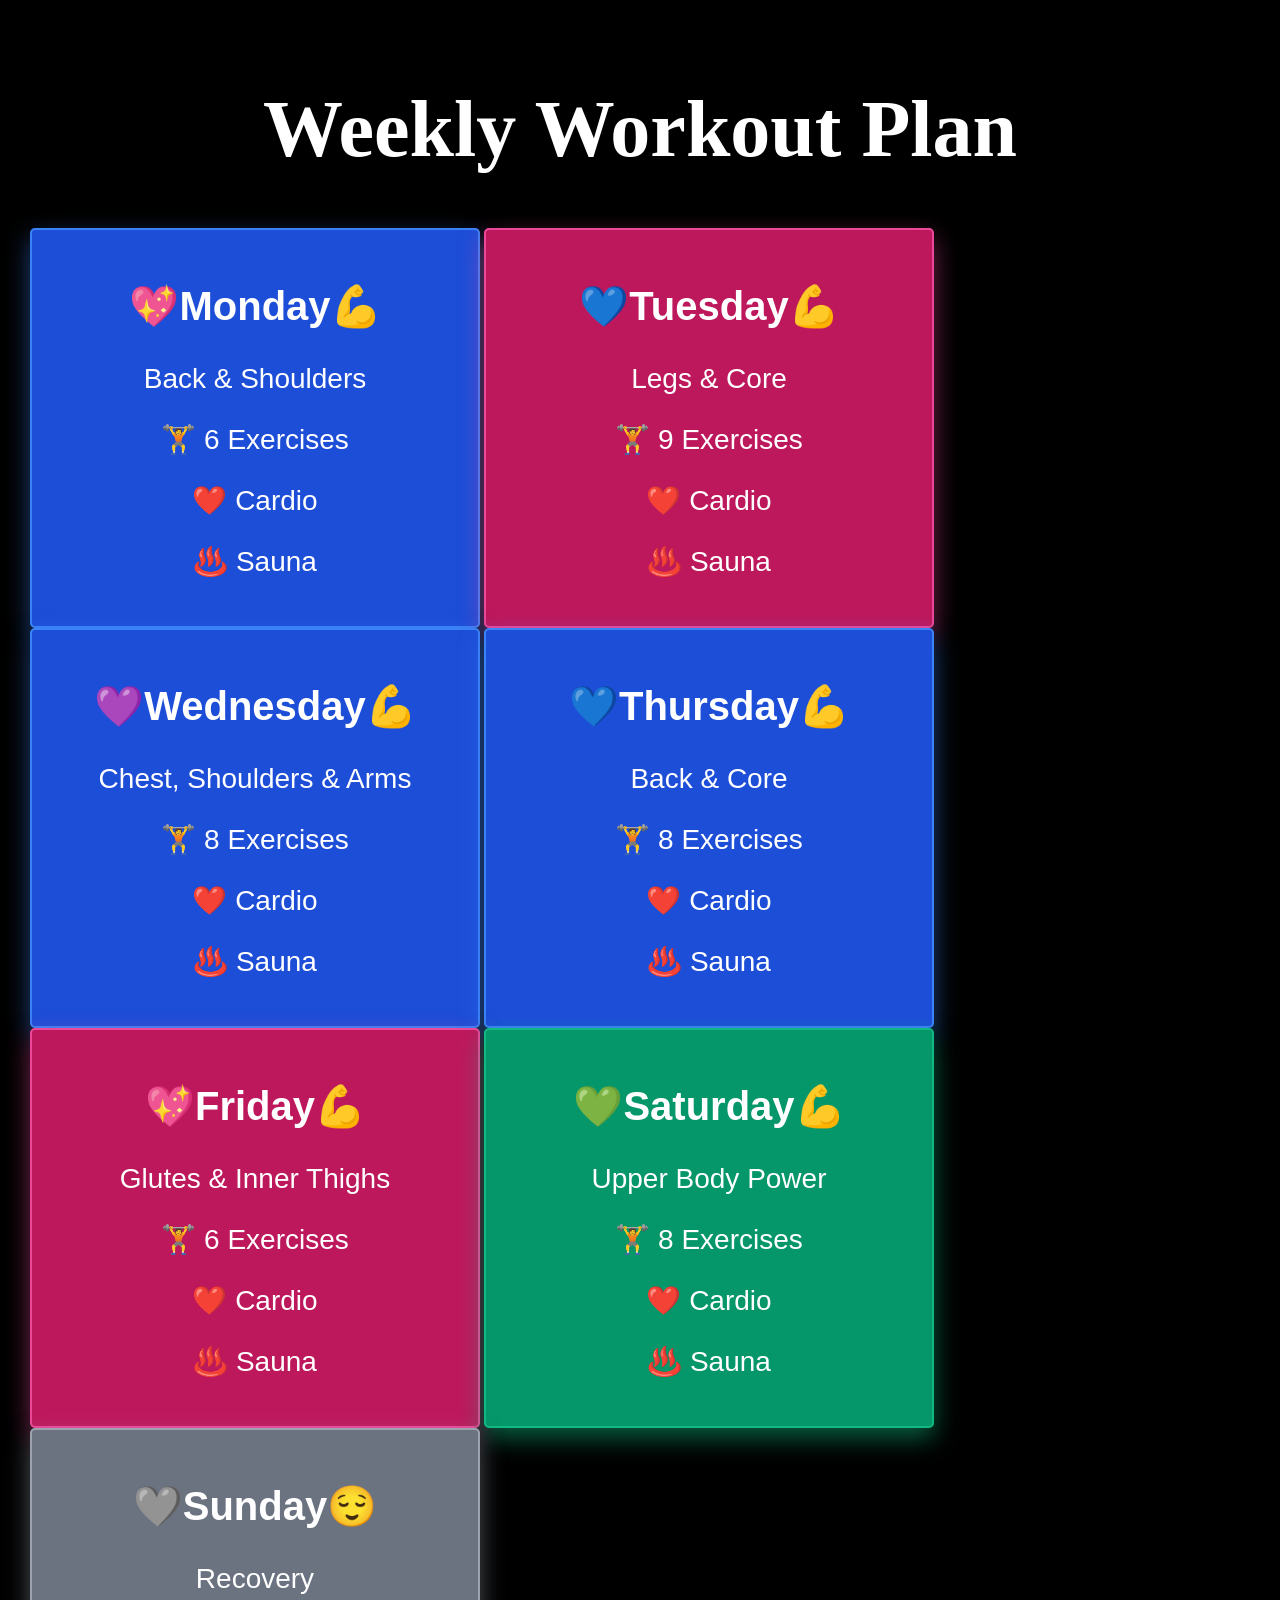
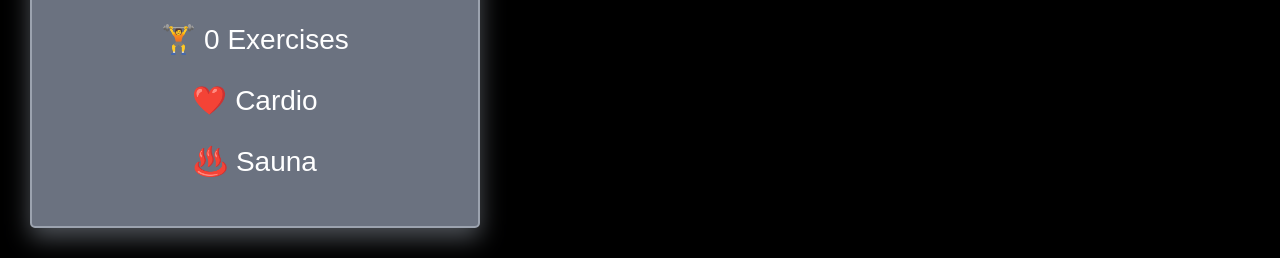
==== commit 8f4e64db: "Add files via upload" ====
--- a/index.html
+++ b/index.html
@@ -4,48 +4,48 @@
         <link rel="stylesheet" href="style.css">
     </head>
     <body id="main">
-        <h1 style="text-align: center;">Weekly Workout Plan</h1>
-        <button id="glutes">
+        <h1 id="top" style="text-align: center;">Weekly Workout Plan</h1>
+        <button id="upper_body">
             <a href="monday_workout.html">
                 <h2>💖Monday💪</h2>
-                <p>Glutes & Inner Thighs</p>
+                <p>Back & Shoulders</p>
                 <p>🏋️ 6 Exercises</p>
                 <p>❤️ Cardio</p>
                 <p>♨️ Sauna</p>
             </a>
         </button>
-        <button id="back">
+        <button id="lower_body">
             <a href="tuesday_workout.html">
                 <h2>💙Tuesday💪</h2>
-                <p>Back & Biceps</p>
-                <p>🏋️ 7 Exercises</p>
+                <p>Legs & Core</p>
+                <p>🏋️ 9 Exercises</p>
                 <p>❤️ Cardio</p>
                 <p>♨️ Sauna</p>
             </a>
         </button>
-        <button id="glutes_core">
+        <button id="upper_body">
             <a href="wednesday_workout.html">
                 <h2>💜Wednesday💪</h2>
-                <p>Glutes & Core</p>
-                <p>🏋️ 6 Exercises</p>
-                <p>❤️ Cardio</p>
-                <p>♨️ Sauna</p>
-            </a>
-        </button>
-        <button id="back">
-            <a href="thursday_workout.html">
-                <h2>💙Thursday💪</h2>
-                <p>Arms & Back</p>
+                <p>Chest, Shoulders & Arms</p>
                 <p>🏋️ 8 Exercises</p>
                 <p>❤️ Cardio</p>
                 <p>♨️ Sauna</p>
             </a>
         </button>
-        <button id="glutes">
+        <button id="upper_body">
+            <a href="thursday_workout.html">
+                <h2>💙Thursday💪</h2>
+                <p>Back & Core</p>
+                <p>🏋️ 8 Exercises</p>
+                <p>❤️ Cardio</p>
+                <p>♨️ Sauna</p>
+            </a>
+        </button>
+        <button id="lower_body">
             <a href="friday_workout.html">
                 <h2>💖Friday💪</h2>
                 <p>Glutes & Inner Thighs</p>
-                <p>🏋️ 7 Exercises</p>
+                <p>🏋️ 6 Exercises</p>
                 <p>❤️ Cardio</p>
                 <p>♨️ Sauna</p>
             </a>
@@ -53,8 +53,8 @@
         <button id="full_body">
             <a href="saturday_workout.html">
                 <h2>💚Saturday💪</h2>
-                <p>Full Body</p>
-                <p>🏋️ 6 Exercises</p>
+                <p>Upper Body Power</p>
+                <p>🏋️ 8 Exercises</p>
                 <p>❤️ Cardio</p>
                 <p>♨️ Sauna</p>
             </a>
--- a/style.css
+++ b/style.css
@@ -1,15 +1,18 @@
 button {
-    height: 200px;
-    width: 250px;
+    height: 400px;
+    width: 450px;
     border-radius: 5px;
     border-color: rgb(255, 255, 255);
     border-width: 2px;
     border-style: solid;
     background-color: rgba(128, 128, 128, 0.184);
+    gap: 15px;
+    transition: 0.3s;
 }
 a {
     color: white;
     text-decoration: none;
+    font-size: 35px;
 }
 body {
     background-color: black;
@@ -29,18 +32,21 @@
     margin:1px;
     font-weight: bold;
     transition: 0.3s;
+    overflow: none;
+    text-align: center;
+    font-size: 40px;
 }
 
 .home-button:hover{
     background-color: #4B5563;
     transform: translateY(-3px);
 }
-#glutes {
+#lower_body {
     background-color: #BE185D;
     border-color: #EC4899;
     box-shadow: 0px 10px 25px rgba(236,72,153,0.5);
 }
-#back {
+#upper_body {
     background-color: #1D4ED8;
     border-color: #3B82F6;
     box-shadow: 0px 10px 25px rgba(59,130,246,0.5);
@@ -61,8 +67,8 @@
     box-shadow: 0px 10px 25px rgba(167,139,250,0.5);
 }
 input[type="checkbox"]{
-    width: 20px;
-    height: 20px;
+    width: 40px;
+    height: 40px;
     margin-right: 10px;
     accent-color: #EC4899;
 }
@@ -77,13 +83,13 @@
 #header_card{
     padding: 20px;
     cursor: pointer;
-    font-size: 25px;
+    font-size: 42px;
     font-weight: bold;
 }
 #header{
     text-align: center;
-    padding-bottom: 20px;
-    font-size: 40px;
+    font-size: 60px;
+    margin: 20px 0;
 }
 details{
     width: 80%;
@@ -107,35 +113,52 @@
     display: flex;
     align-items: center;
     gap: 10px;
+    font-size: 50px;
 }
 #warm_up_card{
     background-color: #F59E0B;
+    padding: 30px;
 }
 #dumbbells_card{
     background-color: #2563EB;
-    padding: 20px;
+    padding: 30px;
 }
 #machine_card{
     background-color: #059669;
-    padding: 20px;
+    padding: 30px;
 }
 
 #cardio{
     background-color: #DC2626;
-    padding: 20px;
+    padding: 30px;
 }
 #stretching{
     background-color: #7C3AED;
-    padding: 20px;
+    padding: 30px;
 }
 #sauna{
     background-color: #EA580C;
-    padding: 20px;
+    padding: 30px;
 }
 #core_card{
     background-color: #DE3163;
-    padding: 20px;
+    padding: 30px;
 }
-span{
-    font-size: 20px;
+button p{
+    font-size: 28px;
+}
+h1{
+    font-size: 80px;
+}
+.exercise-label span{
+    transition: all 0.3s ease;
+}
+
+input[type="checkbox"]:checked + span{
+    text-decoration: line-through;
+    color: #d1d5db;
+    opacity: 0.7;
+}
+h2{
+    font-size: 40px;
 }
